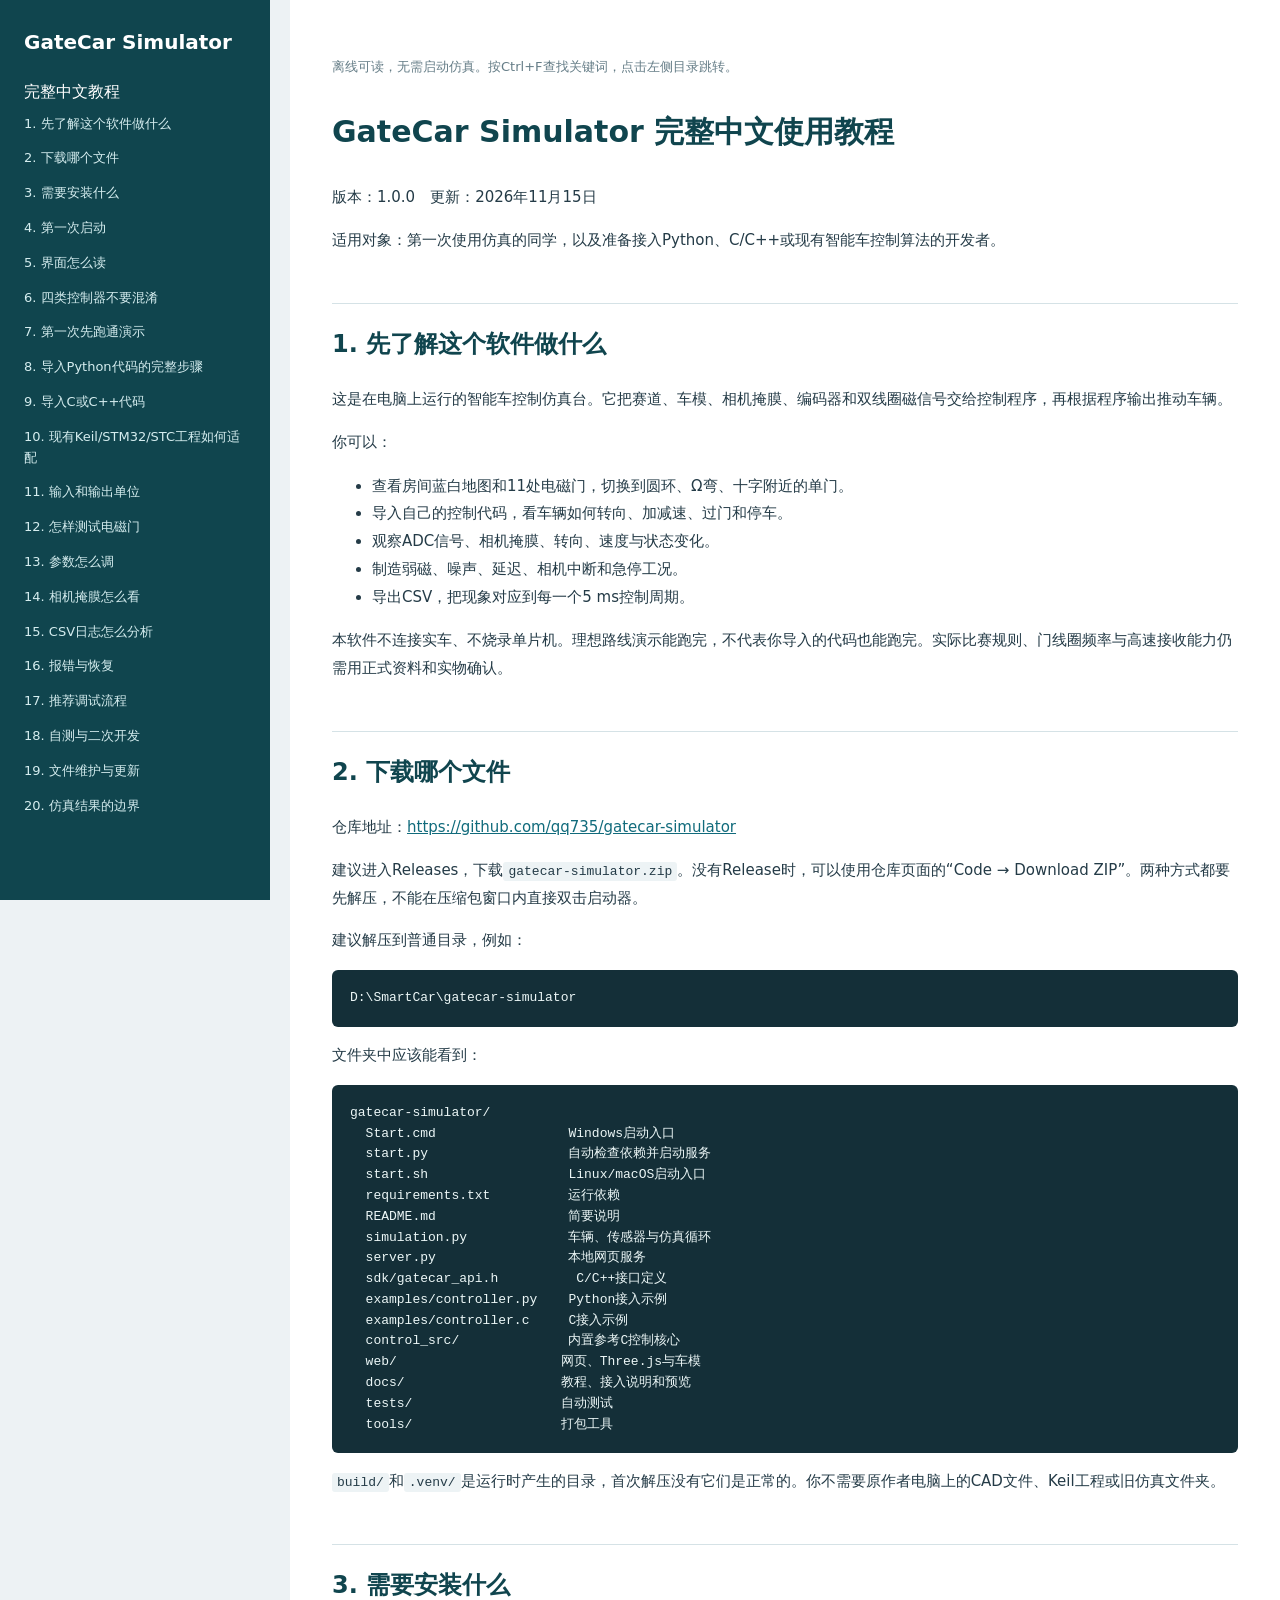
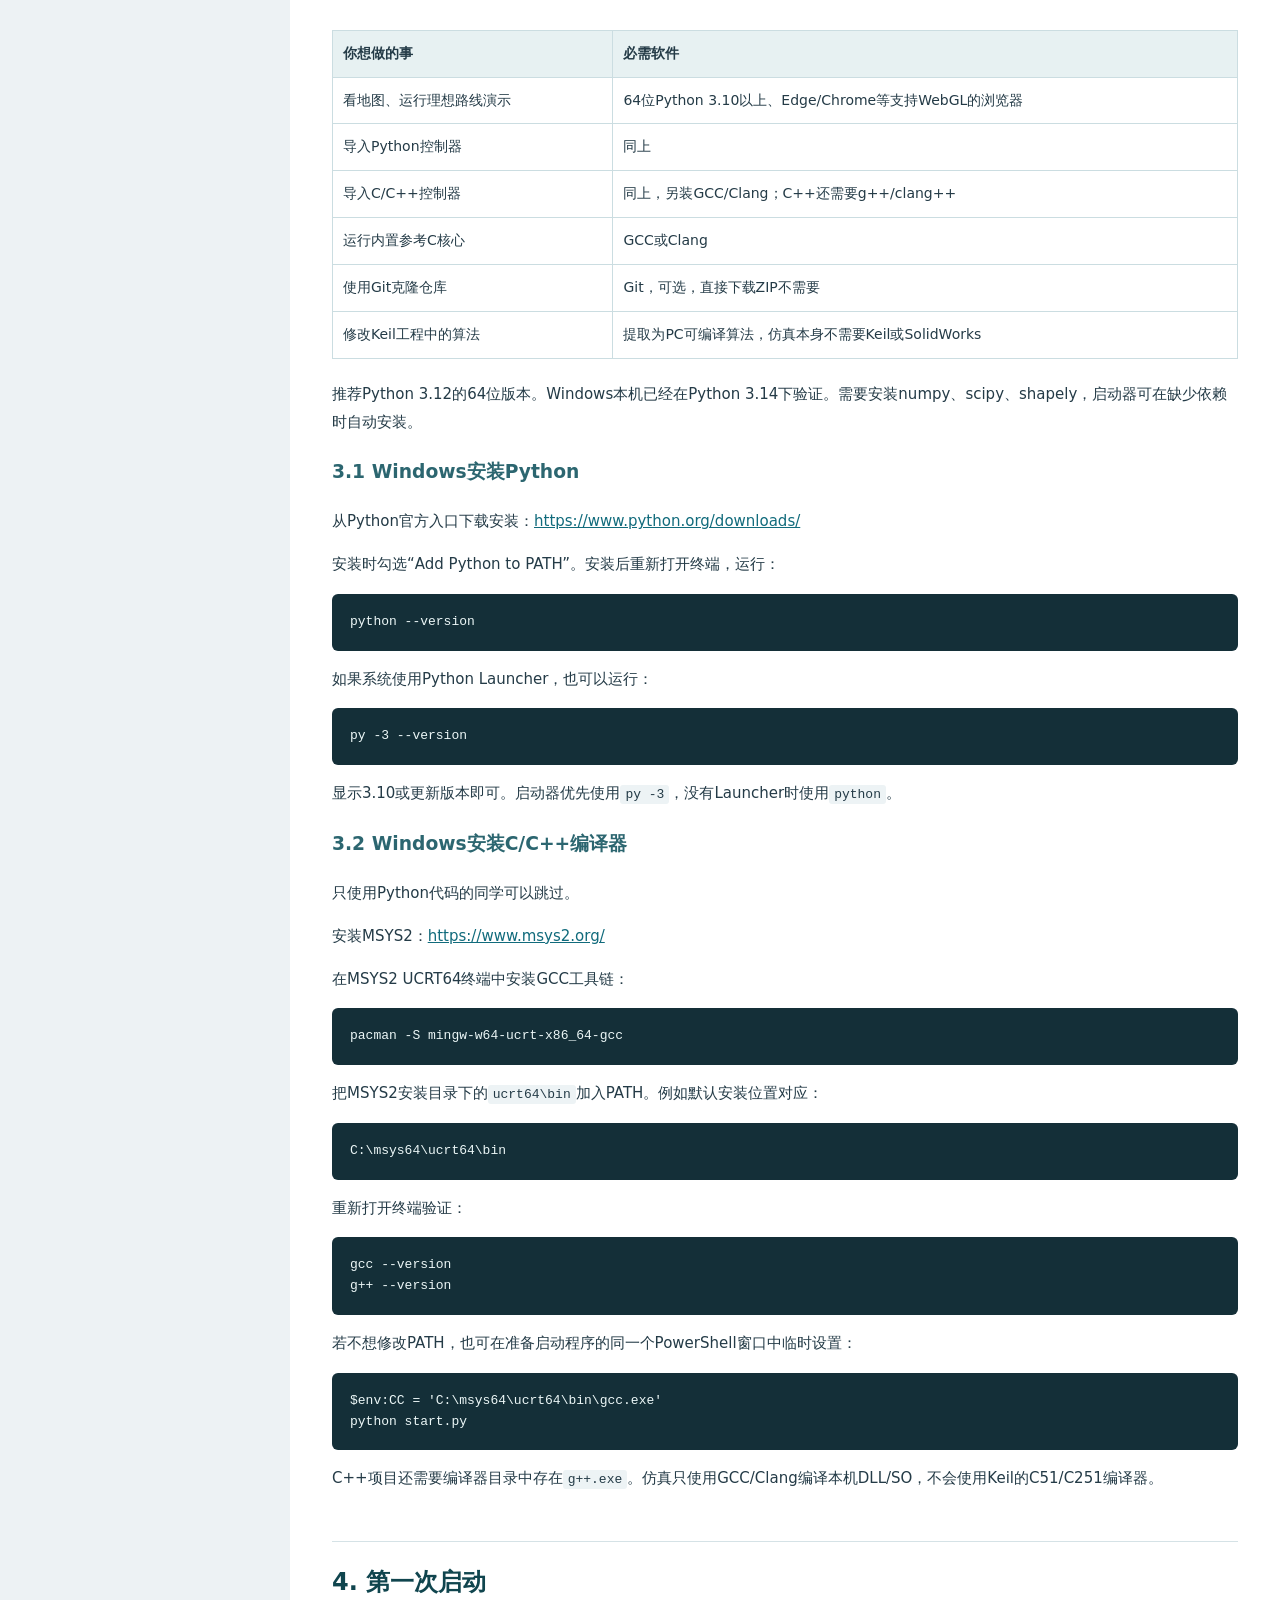
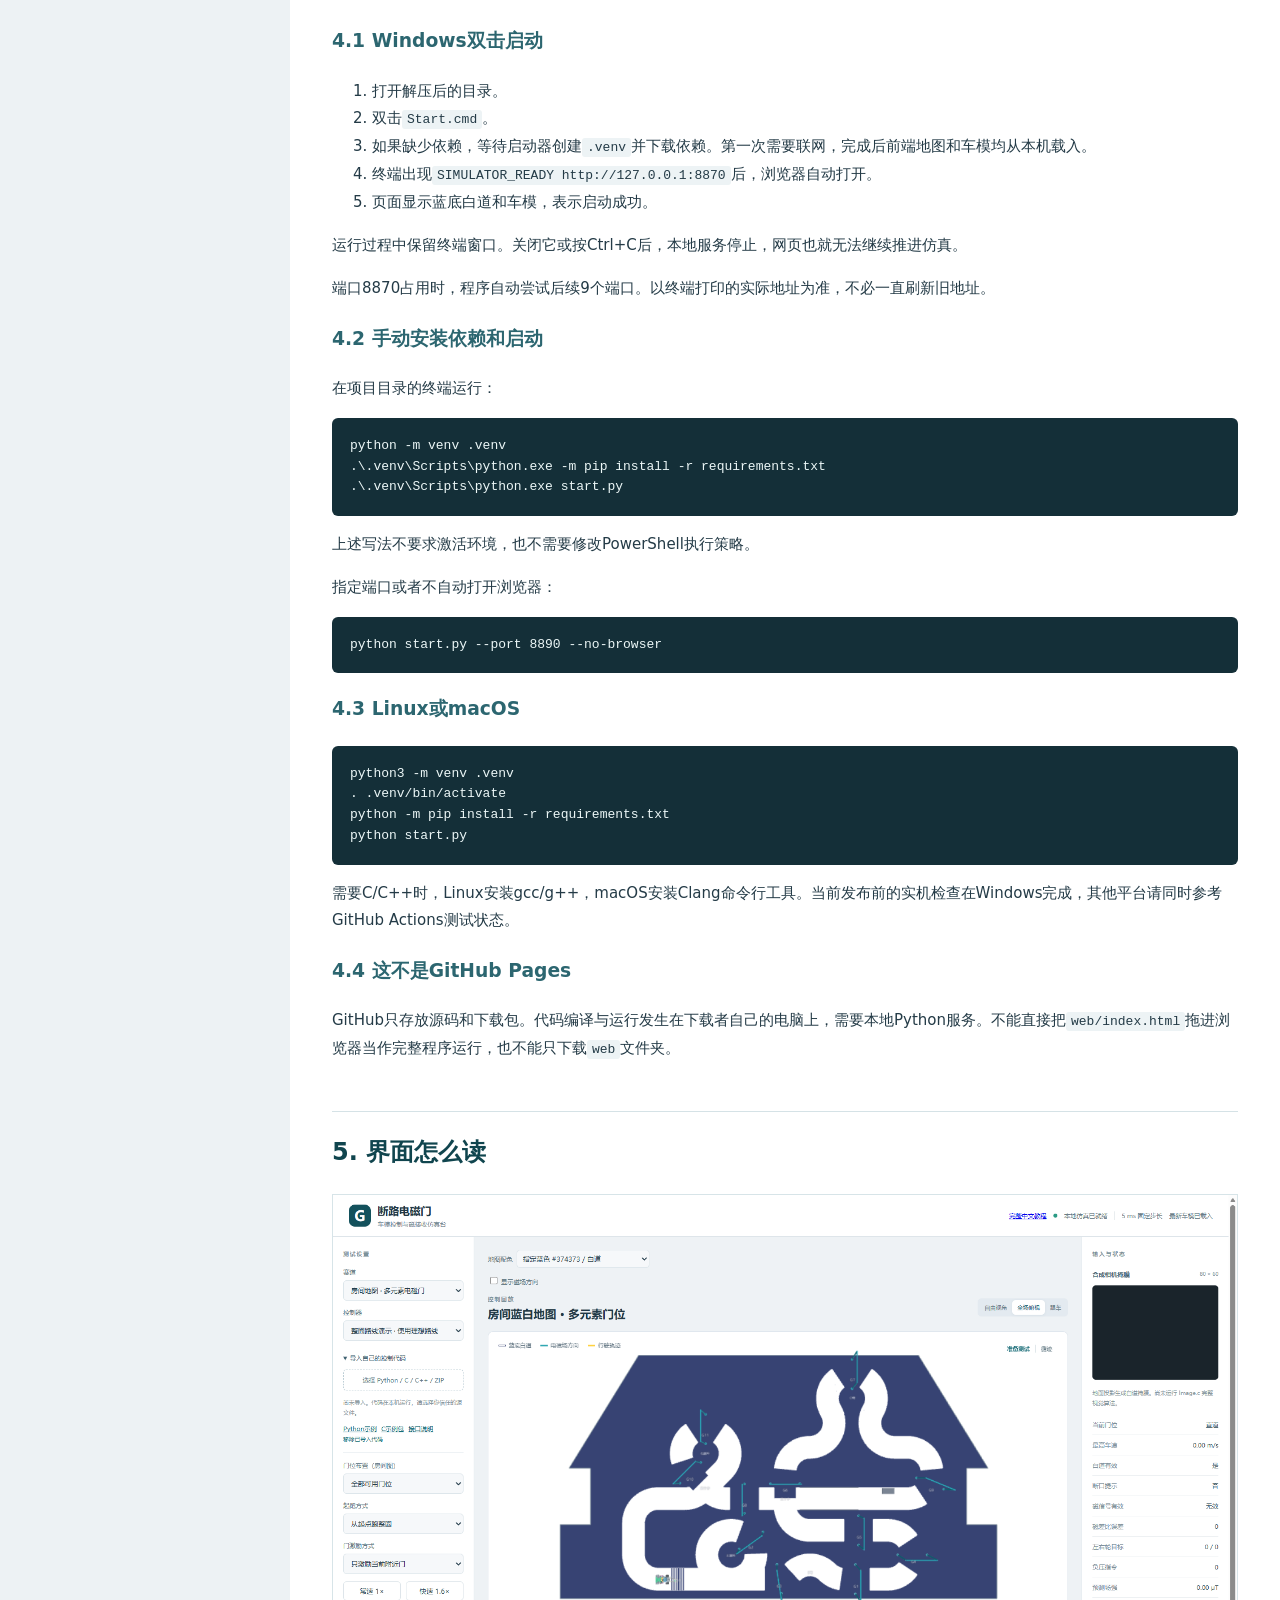
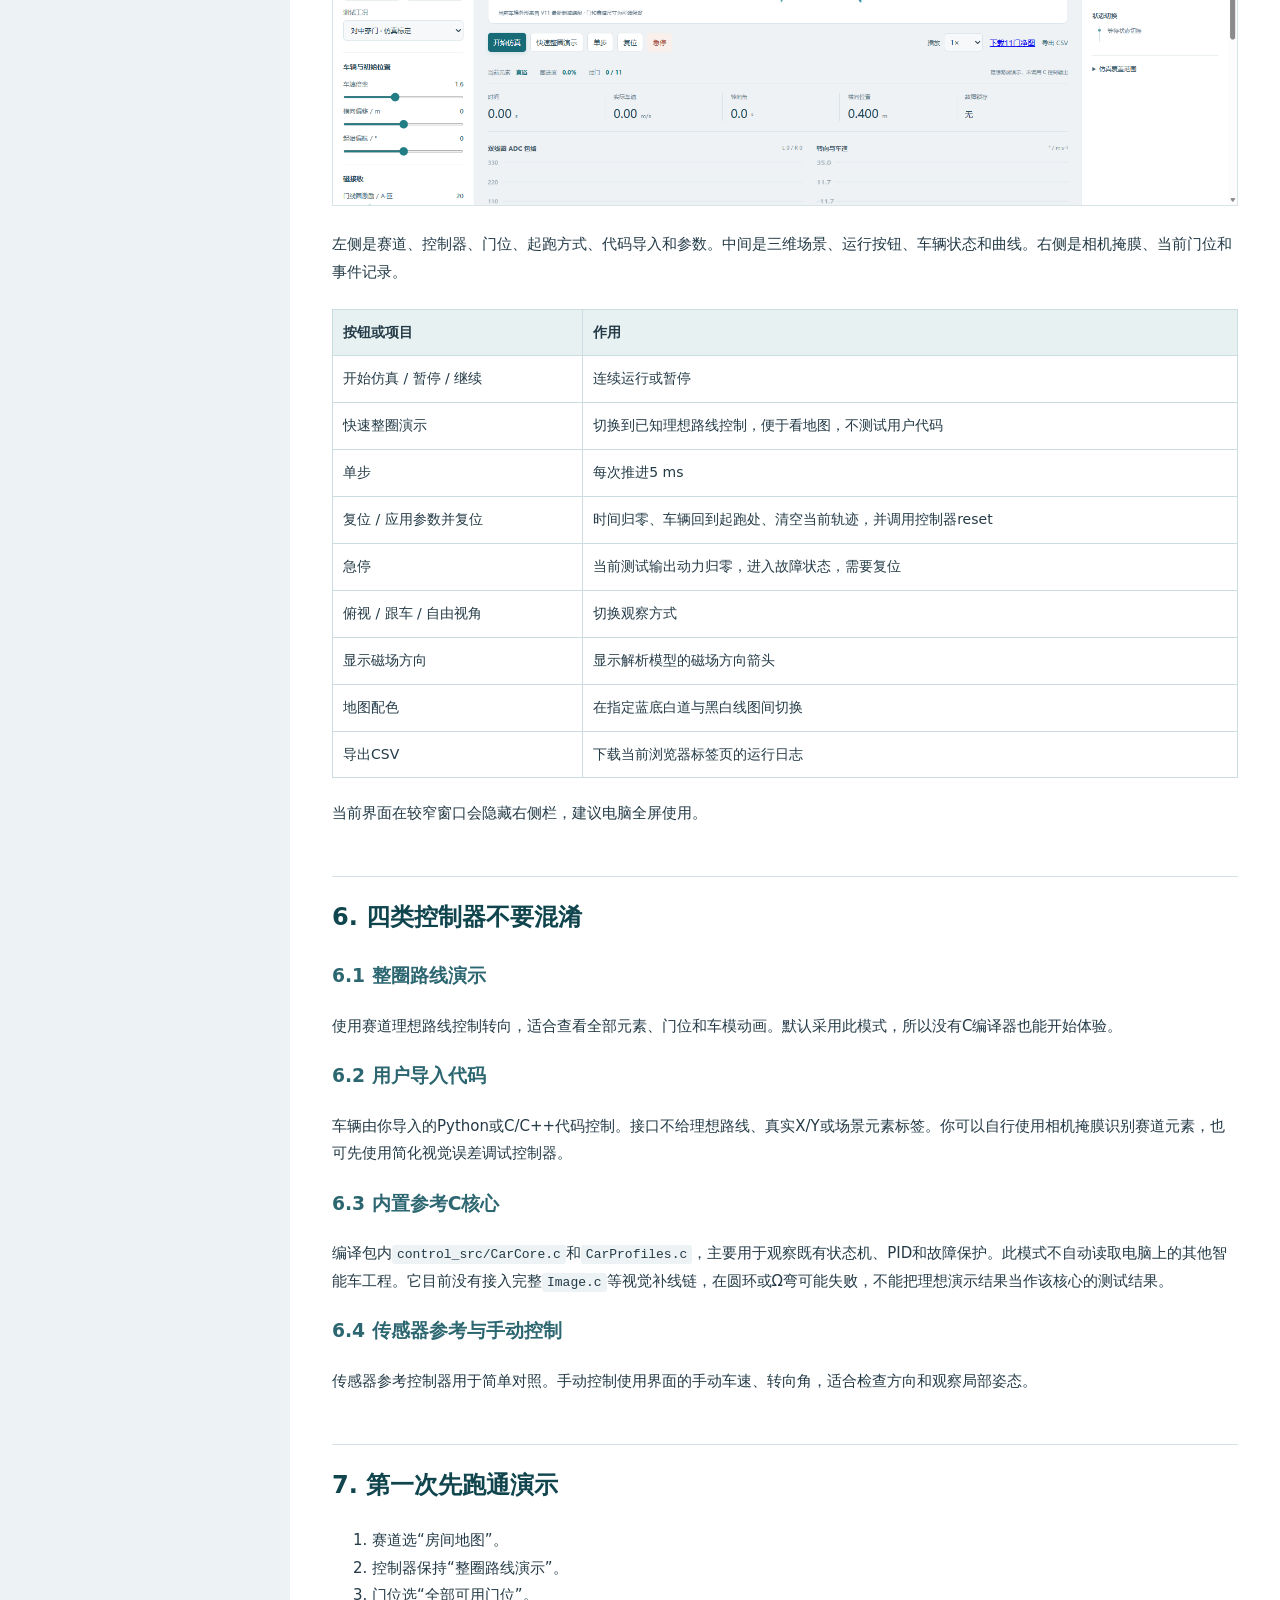
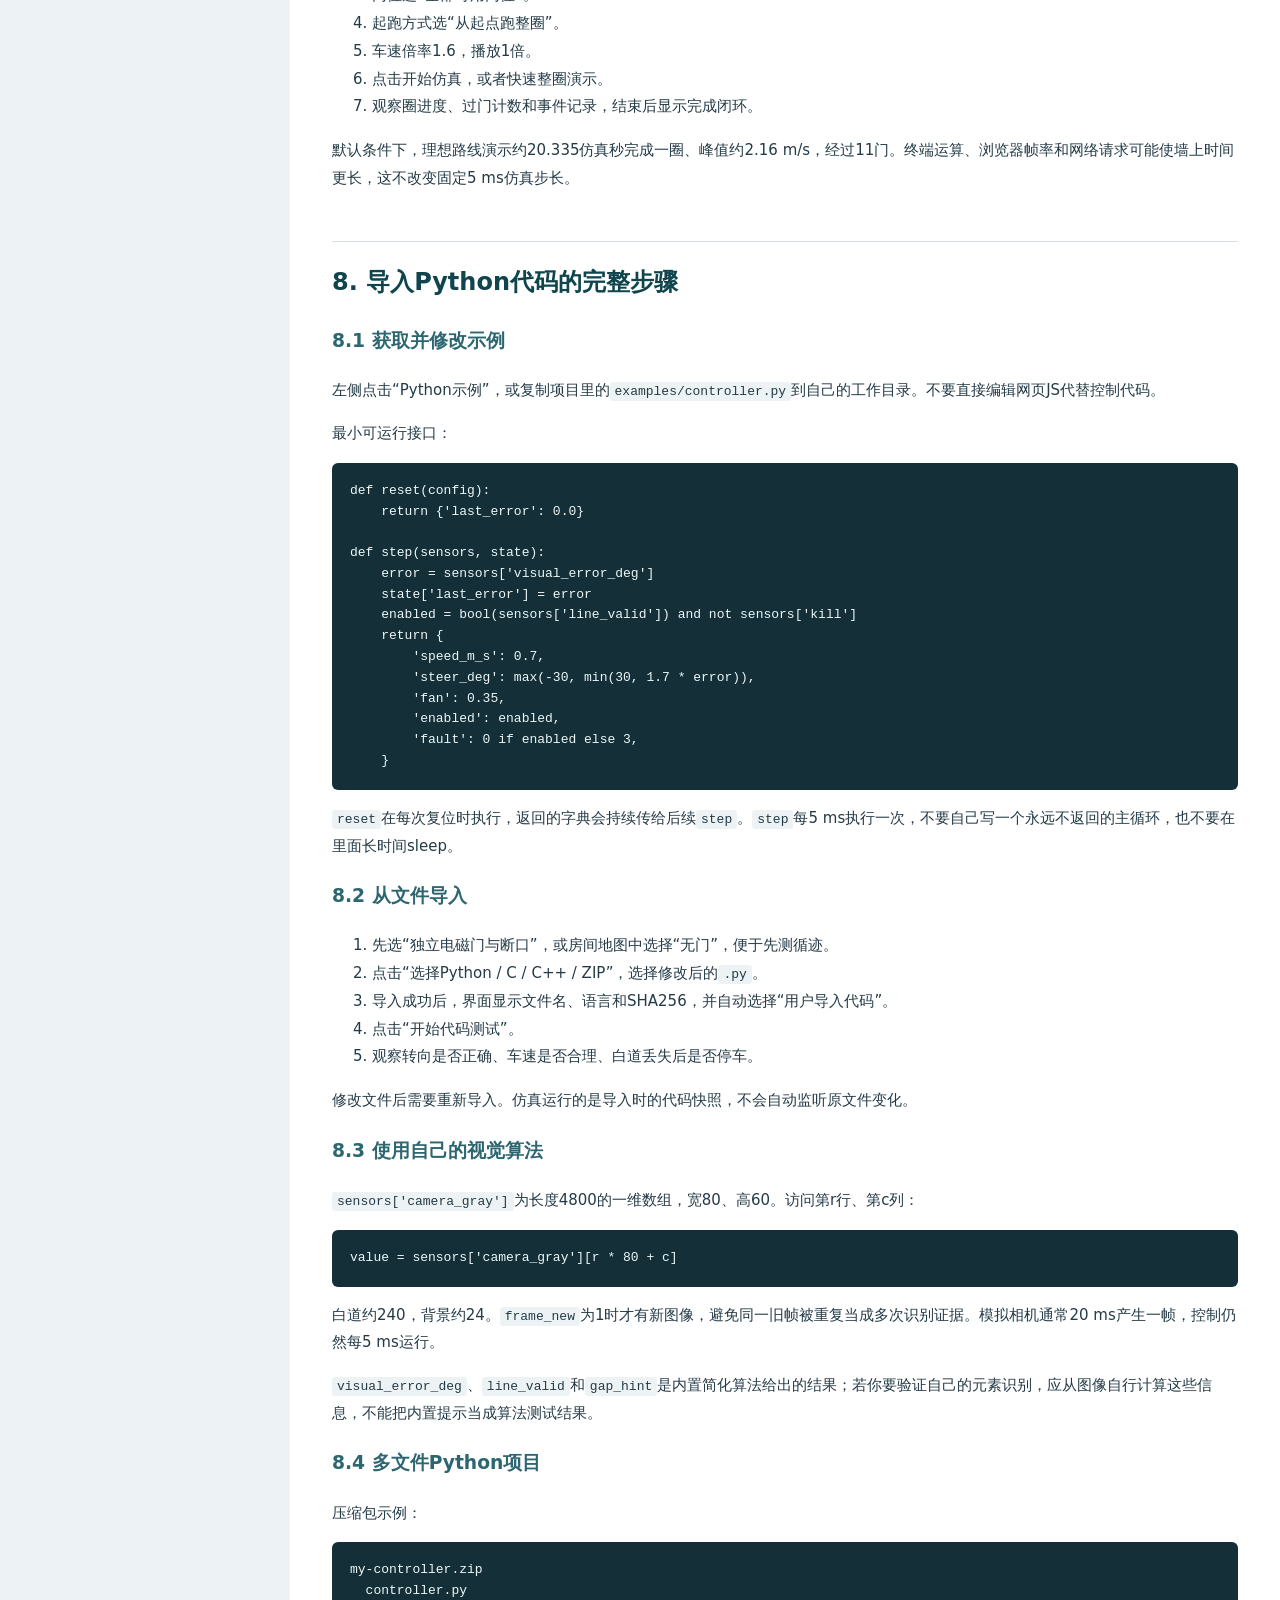
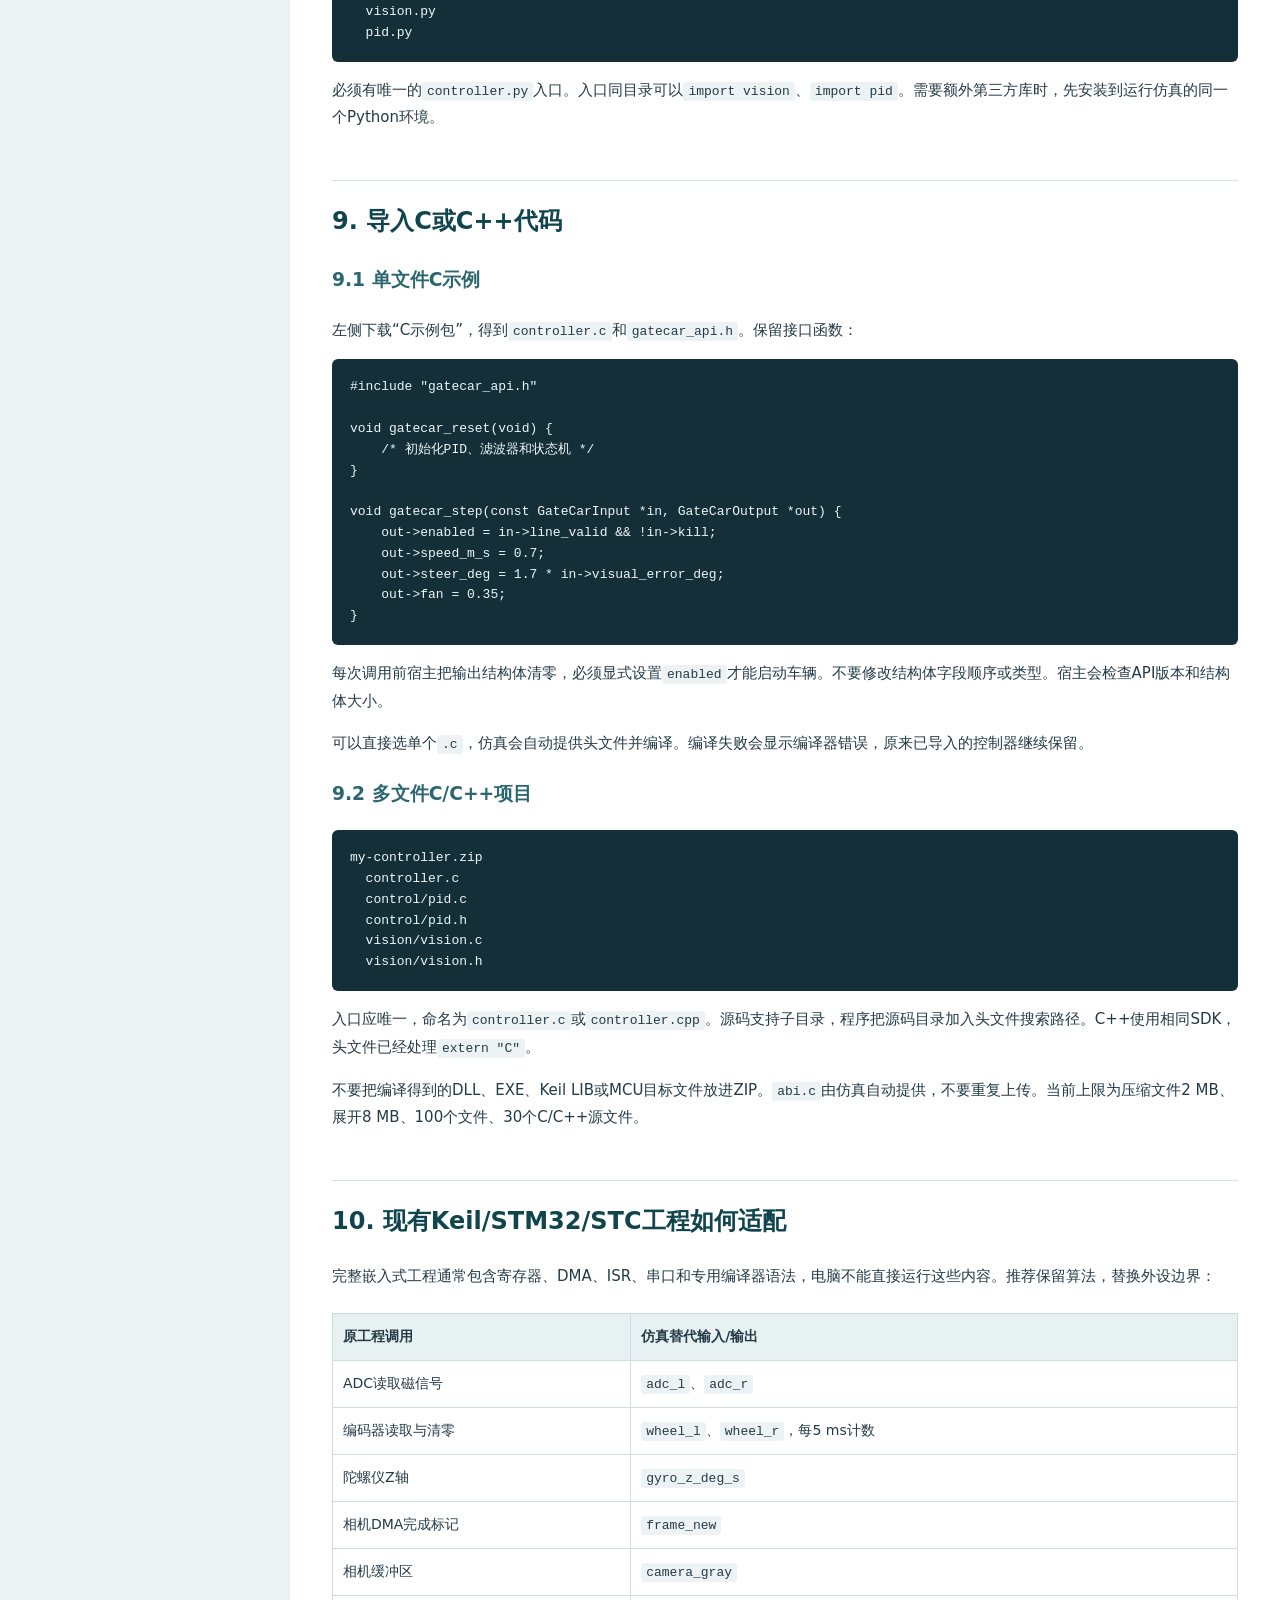
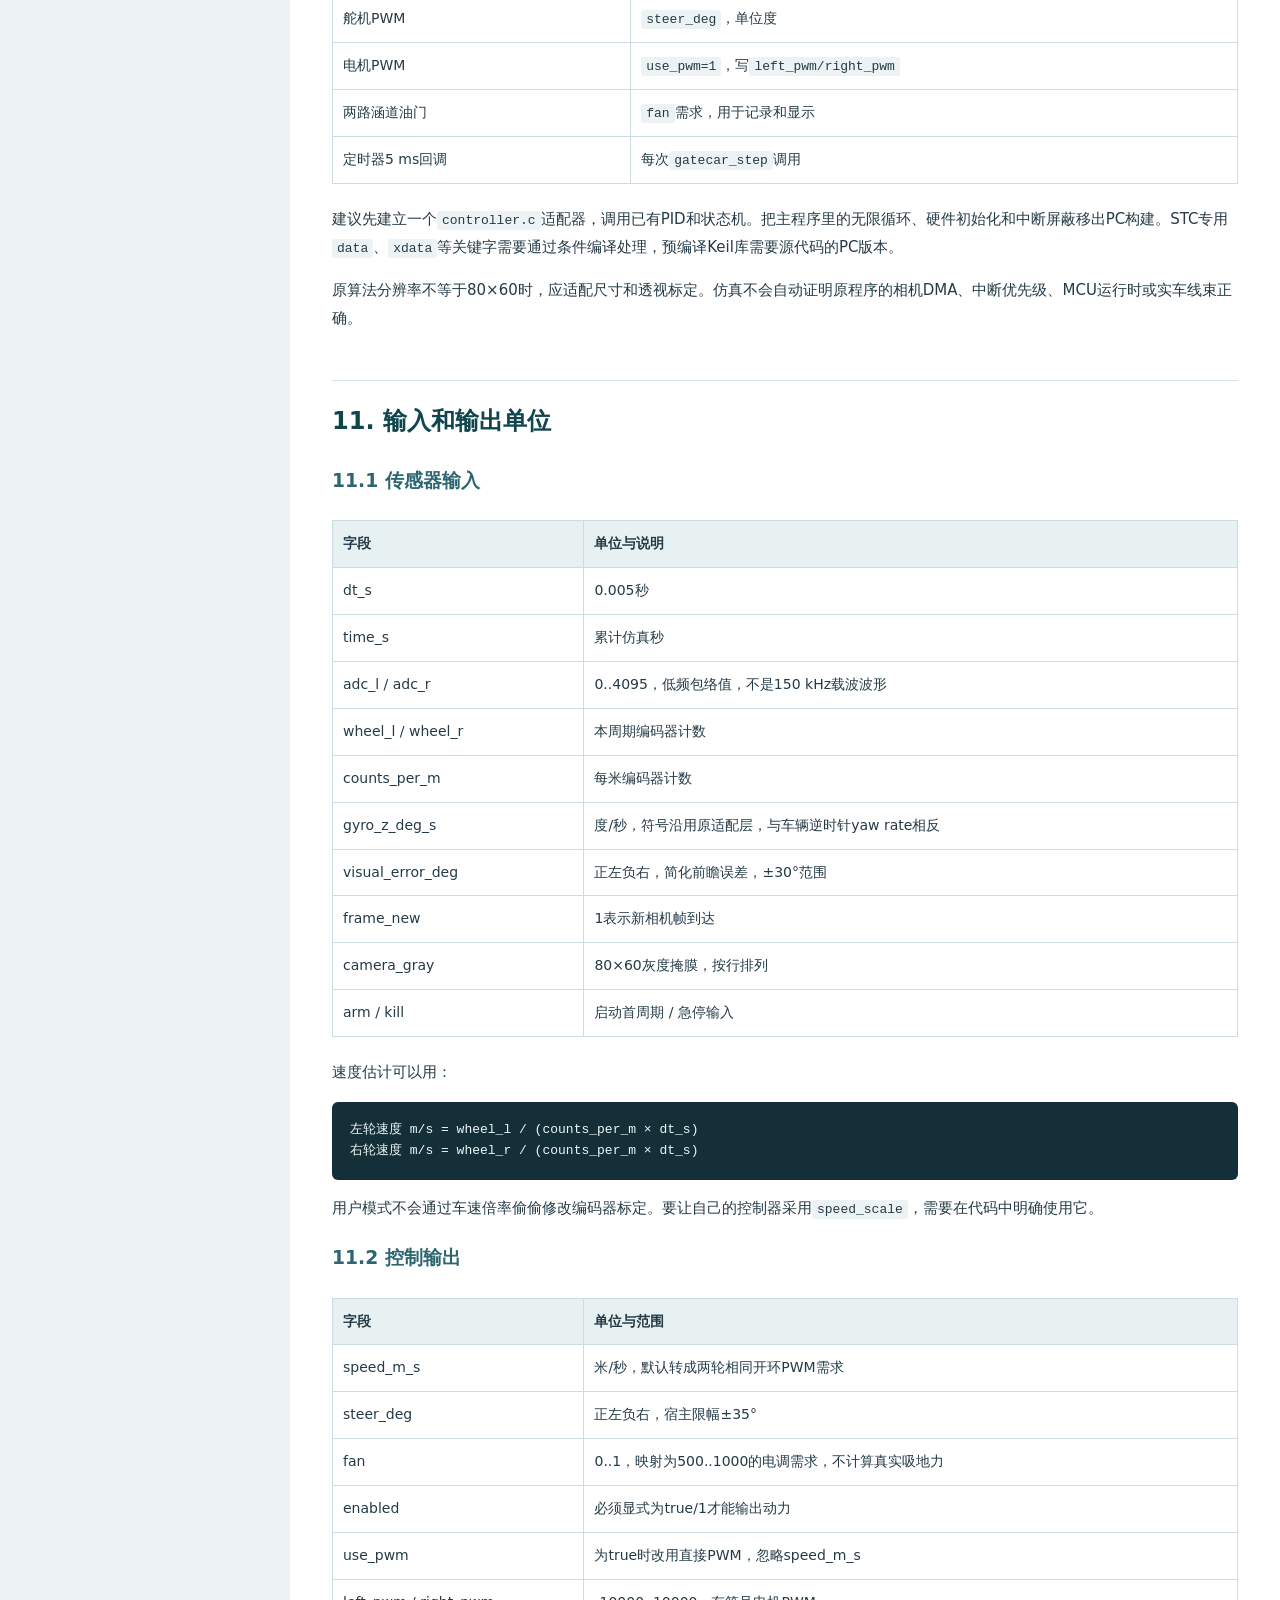
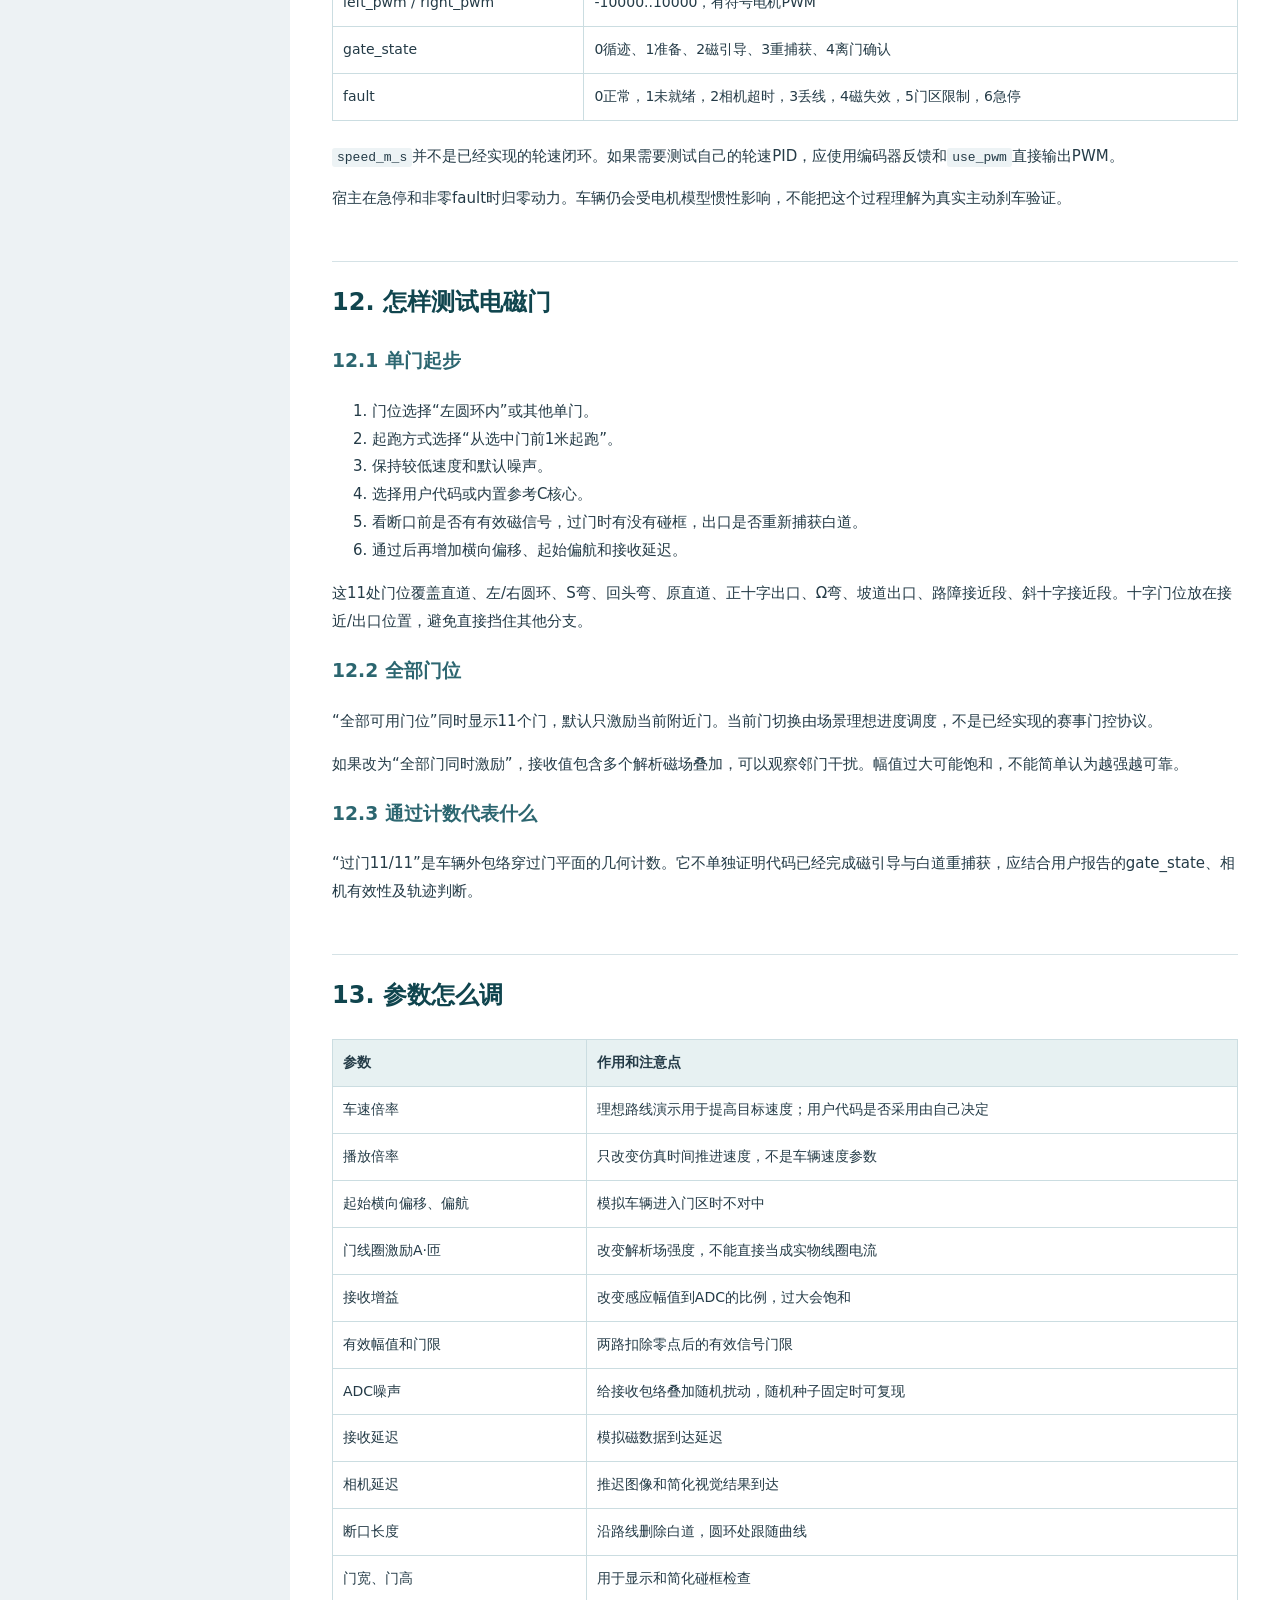
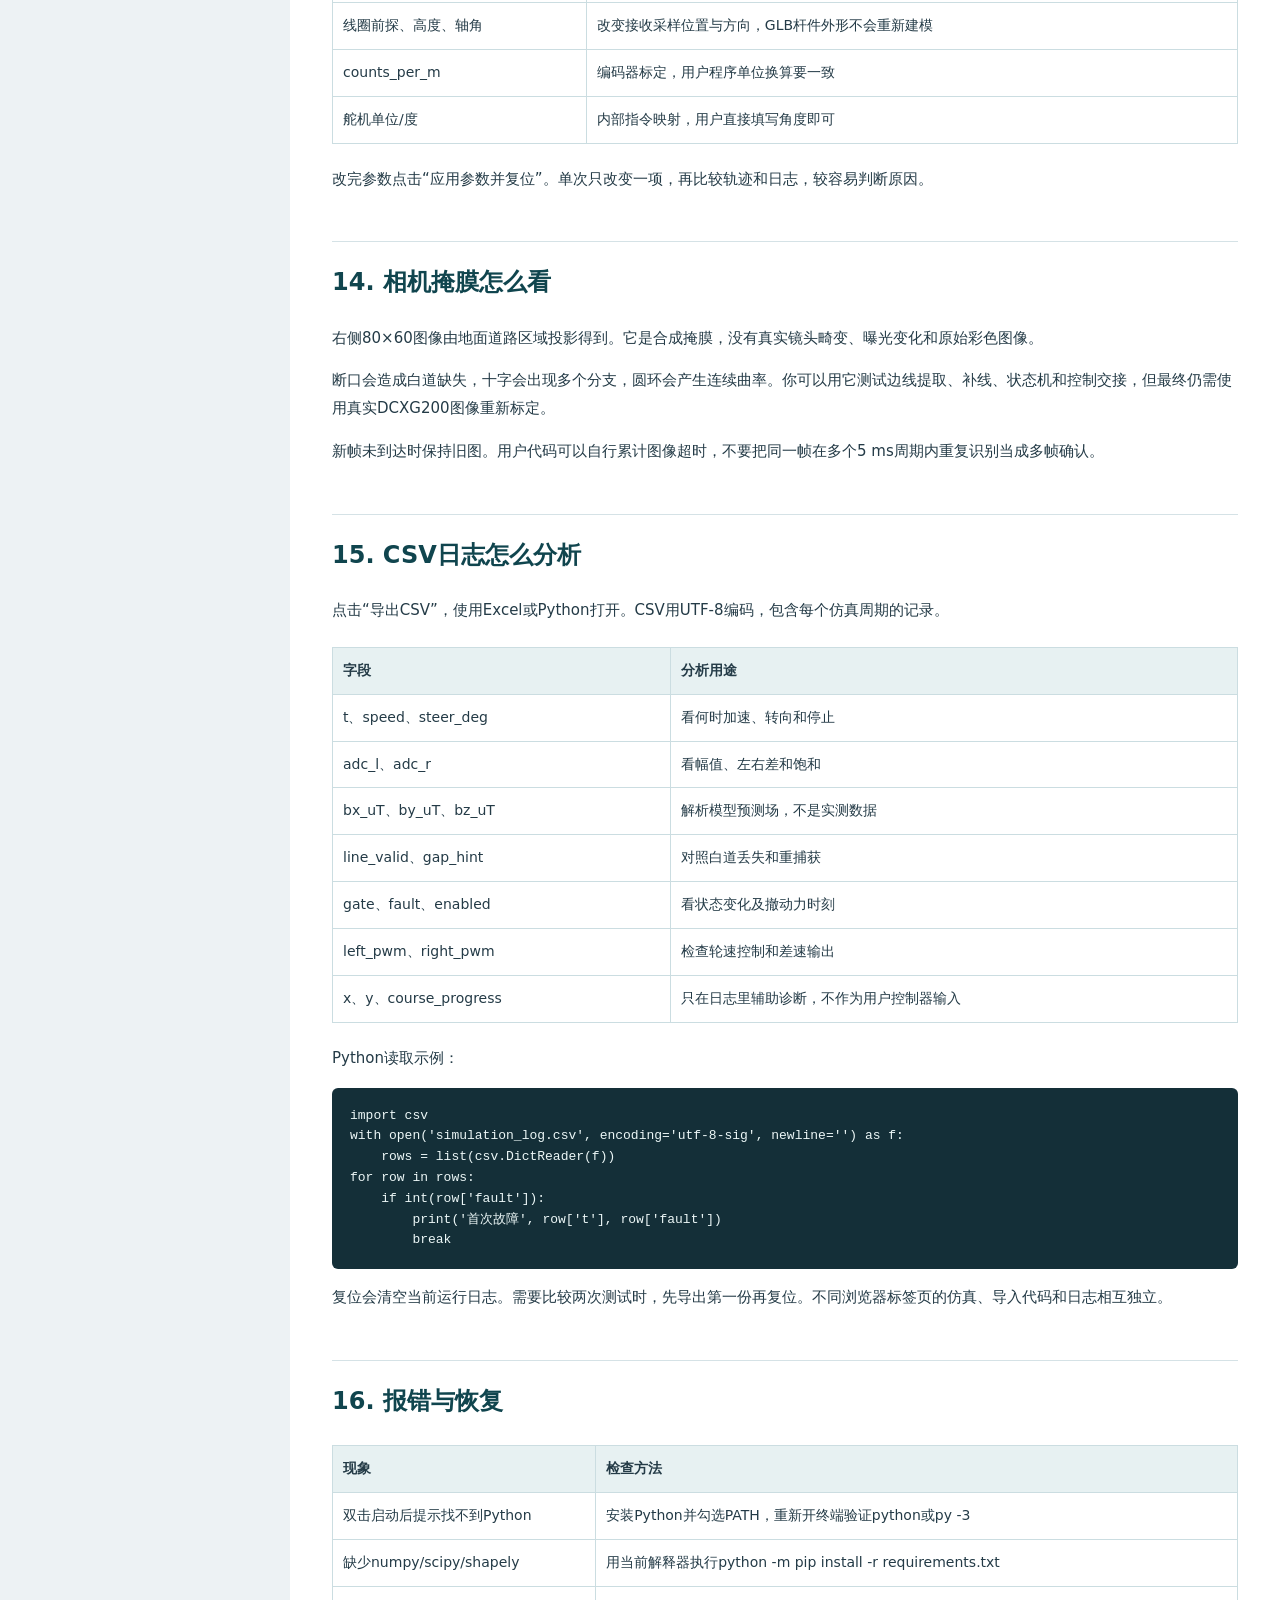
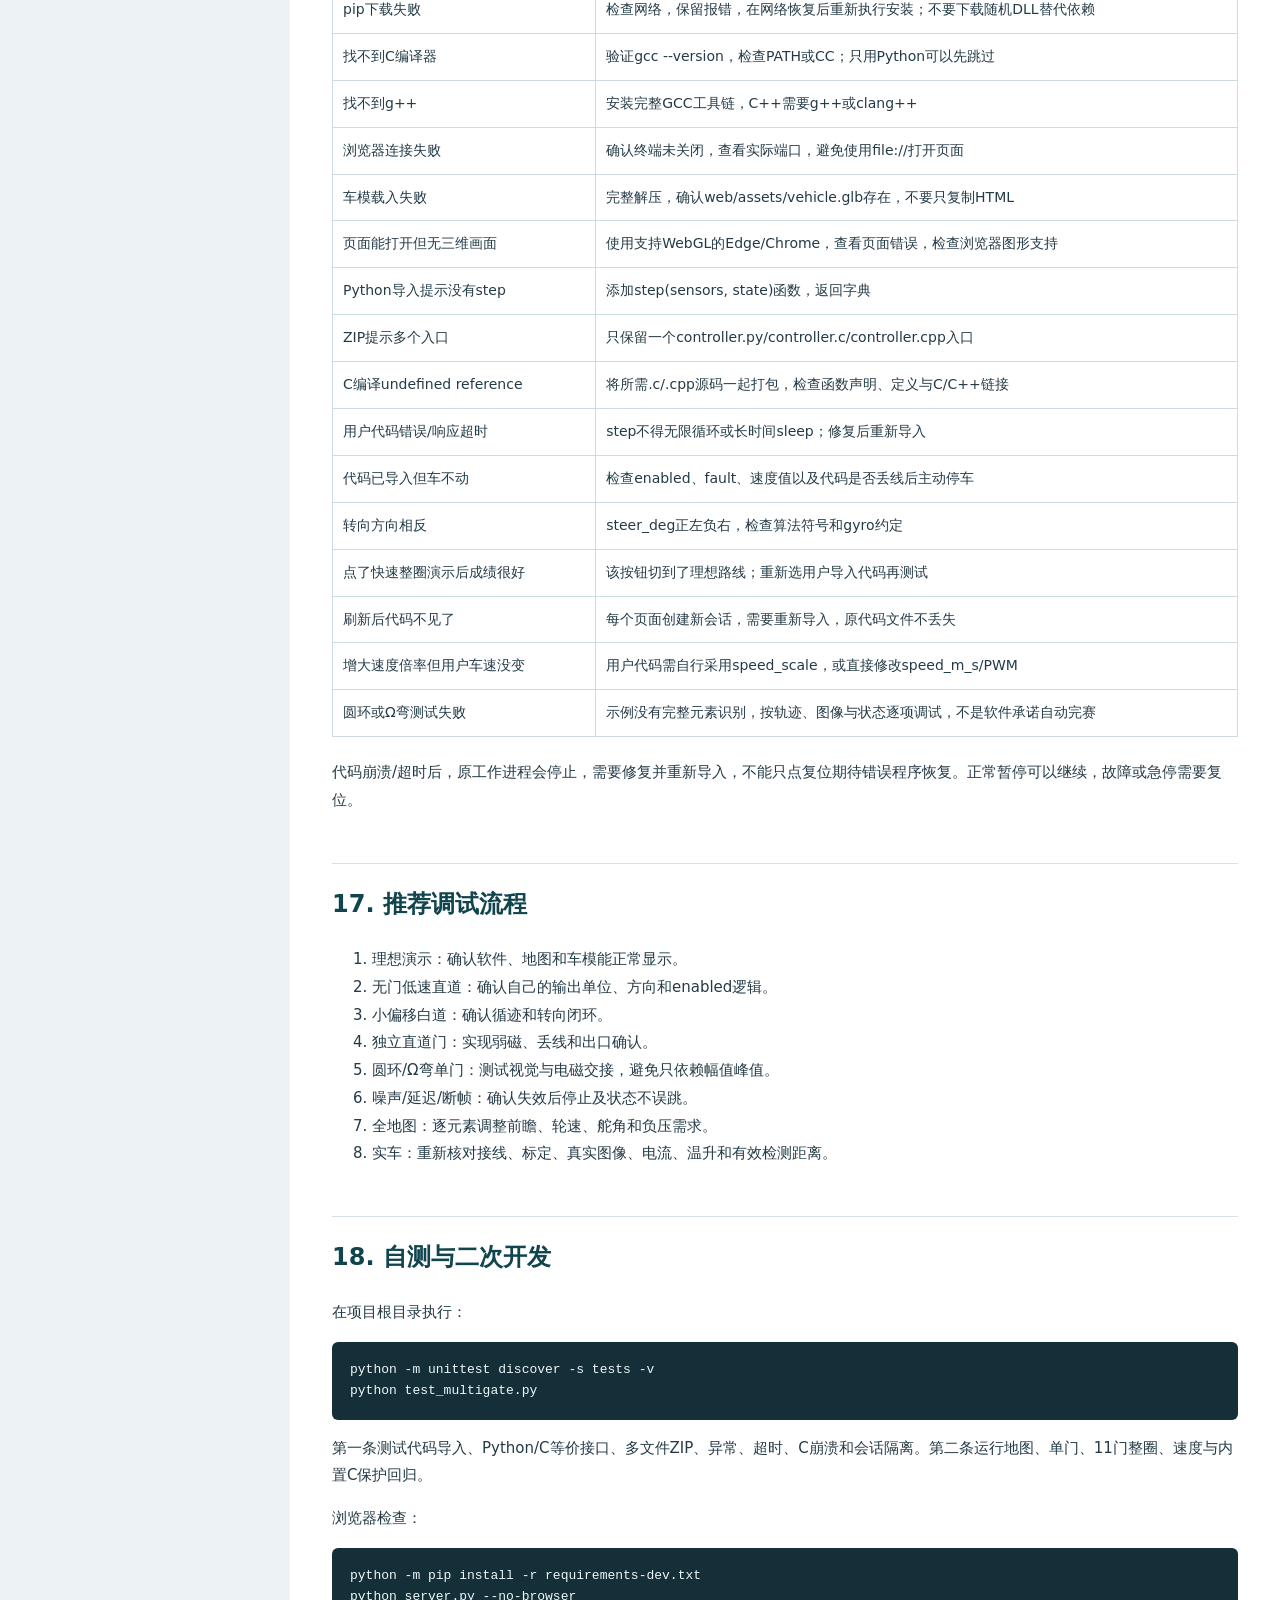
==== 使用教程.html @ cde9d28b "Add portable gatecar simulator with code import and Chinese manual" ====
<!doctype html><html lang="zh-CN"><head><meta charset="utf-8"><meta name="viewport" content="width=device-width,initial-scale=1"><title>智能车仿真完整中文使用教程</title><style>
:root{font-family:"Microsoft YaHei",system-ui,sans-serif;color:#243b47;background:#edf2f4;line-height:1.85}*{box-sizing:border-box}body{margin:0}nav{position:fixed;top:0;left:0;bottom:0;width:270px;overflow:auto;padding:24px;background:#10454e;color:white}nav strong{display:block;font-size:20px;margin-bottom:16px}nav a{display:block;color:#d5edef;text-decoration:none;padding:7px 0;font-size:13px;line-height:1.6}nav a:hover{color:white}article{max-width:1080px;margin:0 auto 0 290px;padding:42px;background:white}h1{font-size:30px;color:#10454e}h2{margin-top:48px;padding-top:18px;border-top:1px solid #d5e2e6;color:#10454e;scroll-margin-top:20px}h3{color:#2c6670}p,li{font-size:15px}pre{overflow:auto;background:#142f38;color:#ecf7f7;padding:18px;border-radius:6px;line-height:1.6}code{font-family:Consolas,monospace;font-size:13px}p code,li code,td code{background:#edf3f5;padding:2px 5px;border-radius:3px}table{width:100%;border-collapse:collapse;margin:22px 0;font-size:14px}th{background:#e7f1f2;text-align:left}td,th{border:1px solid #cbdde1;padding:10px}img{max-width:100%;height:auto;border:1px solid #d7e4e8}a{color:#116b7c}.tip{font-size:13px;color:#657d87}footer{margin-top:45px;color:#6a818a;font-size:12px}@media(max-width:900px){nav{position:static;width:auto;max-height:260px}article{margin:0;padding:24px}}@media print{nav{display:none}article{margin:0;padding:0;max-width:none}pre{white-space:pre-wrap}h2{break-before:auto}table,pre{break-inside:avoid}}
</style></head><body><nav><strong>GateCar Simulator</strong><span>完整中文教程</span><a href="#section-1">1. 先了解这个软件做什么</a><a href="#section-2">2. 下载哪个文件</a><a href="#section-3">3. 需要安装什么</a><a href="#section-4">4. 第一次启动</a><a href="#section-5">5. 界面怎么读</a><a href="#section-6">6. 四类控制器不要混淆</a><a href="#section-7">7. 第一次先跑通演示</a><a href="#section-8">8. 导入Python代码的完整步骤</a><a href="#section-9">9. 导入C或C++代码</a><a href="#section-10">10. 现有Keil/STM32/STC工程如何适配</a><a href="#section-11">11. 输入和输出单位</a><a href="#section-12">12. 怎样测试电磁门</a><a href="#section-13">13. 参数怎么调</a><a href="#section-14">14. 相机掩膜怎么看</a><a href="#section-15">15. CSV日志怎么分析</a><a href="#section-16">16. 报错与恢复</a><a href="#section-17">17. 推荐调试流程</a><a href="#section-18">18. 自测与二次开发</a><a href="#section-19">19. 文件维护与更新</a><a href="#section-20">20. 仿真结果的边界</a></nav><article><p class="tip">离线可读，无需启动仿真。按Ctrl+F查找关键词，点击左侧目录跳转。</p><h1>GateCar Simulator 完整中文使用教程</h1>
<p>版本：1.0.0　更新：2026年11月15日</p>
<p>适用对象：第一次使用仿真的同学，以及准备接入Python、C/C++或现有智能车控制算法的开发者。</p>
<h2 id="section-1">1. 先了解这个软件做什么</h2>
<p>这是在电脑上运行的智能车控制仿真台。它把赛道、车模、相机掩膜、编码器和双线圈磁信号交给控制程序，再根据程序输出推动车辆。</p>
<p>你可以：</p>
<ul>
<li>查看房间蓝白地图和11处电磁门，切换到圆环、Ω弯、十字附近的单门。</li>
<li>导入自己的控制代码，看车辆如何转向、加减速、过门和停车。</li>
<li>观察ADC信号、相机掩膜、转向、速度与状态变化。</li>
<li>制造弱磁、噪声、延迟、相机中断和急停工况。</li>
<li>导出CSV，把现象对应到每一个5 ms控制周期。</li>
</ul>
<p>本软件不连接实车、不烧录单片机。理想路线演示能跑完，不代表你导入的代码也能跑完。实际比赛规则、门线圈频率与高速接收能力仍需用正式资料和实物确认。</p>
<h2 id="section-2">2. 下载哪个文件</h2>
<p>仓库地址：<a href="https://github.com/qq735/gatecar-simulator">https://github.com/qq735/gatecar-simulator</a></p>
<p>建议进入Releases，下载<code>gatecar-simulator.zip</code>。没有Release时，可以使用仓库页面的“Code → Download ZIP”。两种方式都要先解压，不能在压缩包窗口内直接双击启动器。</p>
<p>建议解压到普通目录，例如：</p>
<pre><code class="language-text">D:\SmartCar\gatecar-simulator
</code></pre>
<p>文件夹中应该能看到：</p>
<pre><code class="language-text">gatecar-simulator/
  Start.cmd                 Windows启动入口
  start.py                  自动检查依赖并启动服务
  start.sh                  Linux/macOS启动入口
  requirements.txt          运行依赖
  README.md                 简要说明
  simulation.py             车辆、传感器与仿真循环
  server.py                 本地网页服务
  sdk/gatecar_api.h          C/C++接口定义
  examples/controller.py    Python接入示例
  examples/controller.c     C接入示例
  control_src/              内置参考C控制核心
  web/                     网页、Three.js与车模
  docs/                    教程、接入说明和预览
  tests/                   自动测试
  tools/                   打包工具
</code></pre>
<p><code>build/</code>和<code>.venv/</code>是运行时产生的目录，首次解压没有它们是正常的。你不需要原作者电脑上的CAD文件、Keil工程或旧仿真文件夹。</p>
<h2 id="section-3">3. 需要安装什么</h2>
<table>
<thead>
<tr>
  <th>你想做的事</th>
  <th>必需软件</th>
</tr>
</thead>
<tbody>
<tr>
  <td>看地图、运行理想路线演示</td>
  <td>64位Python 3.10以上、Edge/Chrome等支持WebGL的浏览器</td>
</tr>
<tr>
  <td>导入Python控制器</td>
  <td>同上</td>
</tr>
<tr>
  <td>导入C/C++控制器</td>
  <td>同上，另装GCC/Clang；C++还需要g++/clang++</td>
</tr>
<tr>
  <td>运行内置参考C核心</td>
  <td>GCC或Clang</td>
</tr>
<tr>
  <td>使用Git克隆仓库</td>
  <td>Git，可选，直接下载ZIP不需要</td>
</tr>
<tr>
  <td>修改Keil工程中的算法</td>
  <td>提取为PC可编译算法，仿真本身不需要Keil或SolidWorks</td>
</tr>
</tbody>
</table>
<p>推荐Python 3.12的64位版本。Windows本机已经在Python 3.14下验证。需要安装numpy、scipy、shapely，启动器可在缺少依赖时自动安装。</p>
<h3>3.1 Windows安装Python</h3>
<p>从Python官方入口下载安装：<a href="https://www.python.org/downloads/">https://www.python.org/downloads/</a></p>
<p>安装时勾选“Add Python to PATH”。安装后重新打开终端，运行：</p>
<pre><code class="language-powershell">python --version
</code></pre>
<p>如果系统使用Python Launcher，也可以运行：</p>
<pre><code class="language-powershell">py -3 --version
</code></pre>
<p>显示3.10或更新版本即可。启动器优先使用<code>py -3</code>，没有Launcher时使用<code>python</code>。</p>
<h3>3.2 Windows安装C/C++编译器</h3>
<p>只使用Python代码的同学可以跳过。</p>
<p>安装MSYS2：<a href="https://www.msys2.org/">https://www.msys2.org/</a></p>
<p>在MSYS2 UCRT64终端中安装GCC工具链：</p>
<pre><code class="language-sh">pacman -S mingw-w64-ucrt-x86_64-gcc
</code></pre>
<p>把MSYS2安装目录下的<code>ucrt64\bin</code>加入PATH。例如默认安装位置对应：</p>
<pre><code class="language-text">C:\msys64\ucrt64\bin
</code></pre>
<p>重新打开终端验证：</p>
<pre><code class="language-powershell">gcc --version
g++ --version
</code></pre>
<p>若不想修改PATH，也可在准备启动程序的同一个PowerShell窗口中临时设置：</p>
<pre><code class="language-powershell">$env:CC = 'C:\msys64\ucrt64\bin\gcc.exe'
python start.py
</code></pre>
<p>C++项目还需要编译器目录中存在<code>g++.exe</code>。仿真只使用GCC/Clang编译本机DLL/SO，不会使用Keil的C51/C251编译器。</p>
<h2 id="section-4">4. 第一次启动</h2>
<h3>4.1 Windows双击启动</h3>
<ol>
<li>打开解压后的目录。</li>
<li>双击<code>Start.cmd</code>。</li>
<li>如果缺少依赖，等待启动器创建<code>.venv</code>并下载依赖。第一次需要联网，完成后前端地图和车模均从本机载入。</li>
<li>终端出现<code>SIMULATOR_READY http://127.0.0.1:8870</code>后，浏览器自动打开。</li>
<li>页面显示蓝底白道和车模，表示启动成功。</li>
</ol>
<p>运行过程中保留终端窗口。关闭它或按Ctrl+C后，本地服务停止，网页也就无法继续推进仿真。</p>
<p>端口8870占用时，程序自动尝试后续9个端口。以终端打印的实际地址为准，不必一直刷新旧地址。</p>
<h3>4.2 手动安装依赖和启动</h3>
<p>在项目目录的终端运行：</p>
<pre><code class="language-powershell">python -m venv .venv
.\.venv\Scripts\python.exe -m pip install -r requirements.txt
.\.venv\Scripts\python.exe start.py
</code></pre>
<p>上述写法不要求激活环境，也不需要修改PowerShell执行策略。</p>
<p>指定端口或者不自动打开浏览器：</p>
<pre><code class="language-powershell">python start.py --port 8890 --no-browser
</code></pre>
<h3>4.3 Linux或macOS</h3>
<pre><code class="language-sh">python3 -m venv .venv
. .venv/bin/activate
python -m pip install -r requirements.txt
python start.py
</code></pre>
<p>需要C/C++时，Linux安装gcc/g++，macOS安装Clang命令行工具。当前发布前的实机检查在Windows完成，其他平台请同时参考GitHub Actions测试状态。</p>
<h3>4.4 这不是GitHub Pages</h3>
<p>GitHub只存放源码和下载包。代码编译与运行发生在下载者自己的电脑上，需要本地Python服务。不能直接把<code>web/index.html</code>拖进浏览器当作完整程序运行，也不能只下载<code>web</code>文件夹。</p>
<h2 id="section-5">5. 界面怎么读</h2>
<p><img src="docs/preview.png" alt="仿真主界面" /></p>
<p>左侧是赛道、控制器、门位、起跑方式、代码导入和参数。中间是三维场景、运行按钮、车辆状态和曲线。右侧是相机掩膜、当前门位和事件记录。</p>
<table>
<thead>
<tr>
  <th>按钮或项目</th>
  <th>作用</th>
</tr>
</thead>
<tbody>
<tr>
  <td>开始仿真 / 暂停 / 继续</td>
  <td>连续运行或暂停</td>
</tr>
<tr>
  <td>快速整圈演示</td>
  <td>切换到已知理想路线控制，便于看地图，不测试用户代码</td>
</tr>
<tr>
  <td>单步</td>
  <td>每次推进5 ms</td>
</tr>
<tr>
  <td>复位 / 应用参数并复位</td>
  <td>时间归零、车辆回到起跑处、清空当前轨迹，并调用控制器reset</td>
</tr>
<tr>
  <td>急停</td>
  <td>当前测试输出动力归零，进入故障状态，需要复位</td>
</tr>
<tr>
  <td>俯视 / 跟车 / 自由视角</td>
  <td>切换观察方式</td>
</tr>
<tr>
  <td>显示磁场方向</td>
  <td>显示解析模型的磁场方向箭头</td>
</tr>
<tr>
  <td>地图配色</td>
  <td>在指定蓝底白道与黑白线图间切换</td>
</tr>
<tr>
  <td>导出CSV</td>
  <td>下载当前浏览器标签页的运行日志</td>
</tr>
</tbody>
</table>
<p>当前界面在较窄窗口会隐藏右侧栏，建议电脑全屏使用。</p>
<h2 id="section-6">6. 四类控制器不要混淆</h2>
<h3>6.1 整圈路线演示</h3>
<p>使用赛道理想路线控制转向，适合查看全部元素、门位和车模动画。默认采用此模式，所以没有C编译器也能开始体验。</p>
<h3>6.2 用户导入代码</h3>
<p>车辆由你导入的Python或C/C++代码控制。接口不给理想路线、真实X/Y或场景元素标签。你可以自行使用相机掩膜识别赛道元素，也可先使用简化视觉误差调试控制器。</p>
<h3>6.3 内置参考C核心</h3>
<p>编译包内<code>control_src/CarCore.c</code>和<code>CarProfiles.c</code>，主要用于观察既有状态机、PID和故障保护。此模式不自动读取电脑上的其他智能车工程。它目前没有接入完整<code>Image.c</code>等视觉补线链，在圆环或Ω弯可能失败，不能把理想演示结果当作该核心的测试结果。</p>
<h3>6.4 传感器参考与手动控制</h3>
<p>传感器参考控制器用于简单对照。手动控制使用界面的手动车速、转向角，适合检查方向和观察局部姿态。</p>
<h2 id="section-7">7. 第一次先跑通演示</h2>
<ol>
<li>赛道选“房间地图”。</li>
<li>控制器保持“整圈路线演示”。</li>
<li>门位选“全部可用门位”。</li>
<li>起跑方式选“从起点跑整圈”。</li>
<li>车速倍率1.6，播放1倍。</li>
<li>点击开始仿真，或者快速整圈演示。</li>
<li>观察圈进度、过门计数和事件记录，结束后显示完成闭环。</li>
</ol>
<p>默认条件下，理想路线演示约20.335仿真秒完成一圈、峰值约2.16 m/s，经过11门。终端运算、浏览器帧率和网络请求可能使墙上时间更长，这不改变固定5 ms仿真步长。</p>
<h2 id="section-8">8. 导入Python代码的完整步骤</h2>
<h3>8.1 获取并修改示例</h3>
<p>左侧点击“Python示例”，或复制项目里的<code>examples/controller.py</code>到自己的工作目录。不要直接编辑网页JS代替控制代码。</p>
<p>最小可运行接口：</p>
<pre><code class="language-python">def reset(config):
    return {'last_error': 0.0}

def step(sensors, state):
    error = sensors['visual_error_deg']
    state['last_error'] = error
    enabled = bool(sensors['line_valid']) and not sensors['kill']
    return {
        'speed_m_s': 0.7,
        'steer_deg': max(-30, min(30, 1.7 * error)),
        'fan': 0.35,
        'enabled': enabled,
        'fault': 0 if enabled else 3,
    }
</code></pre>
<p><code>reset</code>在每次复位时执行，返回的字典会持续传给后续<code>step</code>。<code>step</code>每5 ms执行一次，不要自己写一个永远不返回的主循环，也不要在里面长时间sleep。</p>
<h3>8.2 从文件导入</h3>
<ol>
<li>先选“独立电磁门与断口”，或房间地图中选择“无门”，便于先测循迹。</li>
<li>点击“选择Python / C / C++ / ZIP”，选择修改后的<code>.py</code>。</li>
<li>导入成功后，界面显示文件名、语言和SHA256，并自动选择“用户导入代码”。</li>
<li>点击“开始代码测试”。</li>
<li>观察转向是否正确、车速是否合理、白道丢失后是否停车。</li>
</ol>
<p>修改文件后需要重新导入。仿真运行的是导入时的代码快照，不会自动监听原文件变化。</p>
<h3>8.3 使用自己的视觉算法</h3>
<p><code>sensors['camera_gray']</code>为长度4800的一维数组，宽80、高60。访问第r行、第c列：</p>
<pre><code class="language-python">value = sensors['camera_gray'][r * 80 + c]
</code></pre>
<p>白道约240，背景约24。<code>frame_new</code>为1时才有新图像，避免同一旧帧被重复当成多次识别证据。模拟相机通常20 ms产生一帧，控制仍然每5 ms运行。</p>
<p><code>visual_error_deg</code>、<code>line_valid</code>和<code>gap_hint</code>是内置简化算法给出的结果；若你要验证自己的元素识别，应从图像自行计算这些信息，不能把内置提示当成算法测试结果。</p>
<h3>8.4 多文件Python项目</h3>
<p>压缩包示例：</p>
<pre><code class="language-text">my-controller.zip
  controller.py
  vision.py
  pid.py
</code></pre>
<p>必须有唯一的<code>controller.py</code>入口。入口同目录可以<code>import vision</code>、<code>import pid</code>。需要额外第三方库时，先安装到运行仿真的同一个Python环境。</p>
<h2 id="section-9">9. 导入C或C++代码</h2>
<h3>9.1 单文件C示例</h3>
<p>左侧下载“C示例包”，得到<code>controller.c</code>和<code>gatecar_api.h</code>。保留接口函数：</p>
<pre><code class="language-c">#include &quot;gatecar_api.h&quot;

void gatecar_reset(void) {
    /* 初始化PID、滤波器和状态机 */
}

void gatecar_step(const GateCarInput *in, GateCarOutput *out) {
    out-&gt;enabled = in-&gt;line_valid &amp;&amp; !in-&gt;kill;
    out-&gt;speed_m_s = 0.7;
    out-&gt;steer_deg = 1.7 * in-&gt;visual_error_deg;
    out-&gt;fan = 0.35;
}
</code></pre>
<p>每次调用前宿主把输出结构体清零，必须显式设置<code>enabled</code>才能启动车辆。不要修改结构体字段顺序或类型。宿主会检查API版本和结构体大小。</p>
<p>可以直接选单个<code>.c</code>，仿真会自动提供头文件并编译。编译失败会显示编译器错误，原来已导入的控制器继续保留。</p>
<h3>9.2 多文件C/C++项目</h3>
<pre><code class="language-text">my-controller.zip
  controller.c
  control/pid.c
  control/pid.h
  vision/vision.c
  vision/vision.h
</code></pre>
<p>入口应唯一，命名为<code>controller.c</code>或<code>controller.cpp</code>。源码支持子目录，程序把源码目录加入头文件搜索路径。C++使用相同SDK，头文件已经处理<code>extern &quot;C&quot;</code>。</p>
<p>不要把编译得到的DLL、EXE、Keil LIB或MCU目标文件放进ZIP。<code>abi.c</code>由仿真自动提供，不要重复上传。当前上限为压缩文件2 MB、展开8 MB、100个文件、30个C/C++源文件。</p>
<h2 id="section-10">10. 现有Keil/STM32/STC工程如何适配</h2>
<p>完整嵌入式工程通常包含寄存器、DMA、ISR、串口和专用编译器语法，电脑不能直接运行这些内容。推荐保留算法，替换外设边界：</p>
<table>
<thead>
<tr>
  <th>原工程调用</th>
  <th>仿真替代输入/输出</th>
</tr>
</thead>
<tbody>
<tr>
  <td>ADC读取磁信号</td>
  <td><code>adc_l</code>、<code>adc_r</code></td>
</tr>
<tr>
  <td>编码器读取与清零</td>
  <td><code>wheel_l</code>、<code>wheel_r</code>，每5 ms计数</td>
</tr>
<tr>
  <td>陀螺仪Z轴</td>
  <td><code>gyro_z_deg_s</code></td>
</tr>
<tr>
  <td>相机DMA完成标记</td>
  <td><code>frame_new</code></td>
</tr>
<tr>
  <td>相机缓冲区</td>
  <td><code>camera_gray</code></td>
</tr>
<tr>
  <td>舵机PWM</td>
  <td><code>steer_deg</code>，单位度</td>
</tr>
<tr>
  <td>电机PWM</td>
  <td><code>use_pwm=1</code>，写<code>left_pwm/right_pwm</code></td>
</tr>
<tr>
  <td>两路涵道油门</td>
  <td><code>fan</code>需求，用于记录和显示</td>
</tr>
<tr>
  <td>定时器5 ms回调</td>
  <td>每次<code>gatecar_step</code>调用</td>
</tr>
</tbody>
</table>
<p>建议先建立一个<code>controller.c</code>适配器，调用已有PID和状态机。把主程序里的无限循环、硬件初始化和中断屏蔽移出PC构建。STC专用<code>data</code>、<code>xdata</code>等关键字需要通过条件编译处理，预编译Keil库需要源代码的PC版本。</p>
<p>原算法分辨率不等于80×60时，应适配尺寸和透视标定。仿真不会自动证明原程序的相机DMA、中断优先级、MCU运行时或实车线束正确。</p>
<h2 id="section-11">11. 输入和输出单位</h2>
<h3>11.1 传感器输入</h3>
<table>
<thead>
<tr>
  <th>字段</th>
  <th>单位与说明</th>
</tr>
</thead>
<tbody>
<tr>
  <td>dt_s</td>
  <td>0.005秒</td>
</tr>
<tr>
  <td>time_s</td>
  <td>累计仿真秒</td>
</tr>
<tr>
  <td>adc_l / adc_r</td>
  <td>0..4095，低频包络值，不是150 kHz载波波形</td>
</tr>
<tr>
  <td>wheel_l / wheel_r</td>
  <td>本周期编码器计数</td>
</tr>
<tr>
  <td>counts_per_m</td>
  <td>每米编码器计数</td>
</tr>
<tr>
  <td>gyro_z_deg_s</td>
  <td>度/秒，符号沿用原适配层，与车辆逆时针yaw rate相反</td>
</tr>
<tr>
  <td>visual_error_deg</td>
  <td>正左负右，简化前瞻误差，±30°范围</td>
</tr>
<tr>
  <td>frame_new</td>
  <td>1表示新相机帧到达</td>
</tr>
<tr>
  <td>camera_gray</td>
  <td>80×60灰度掩膜，按行排列</td>
</tr>
<tr>
  <td>arm / kill</td>
  <td>启动首周期 / 急停输入</td>
</tr>
</tbody>
</table>
<p>速度估计可以用：</p>
<pre><code class="language-text">左轮速度 m/s = wheel_l / (counts_per_m × dt_s)
右轮速度 m/s = wheel_r / (counts_per_m × dt_s)
</code></pre>
<p>用户模式不会通过车速倍率偷偷修改编码器标定。要让自己的控制器采用<code>speed_scale</code>，需要在代码中明确使用它。</p>
<h3>11.2 控制输出</h3>
<table>
<thead>
<tr>
  <th>字段</th>
  <th>单位与范围</th>
</tr>
</thead>
<tbody>
<tr>
  <td>speed_m_s</td>
  <td>米/秒，默认转成两轮相同开环PWM需求</td>
</tr>
<tr>
  <td>steer_deg</td>
  <td>正左负右，宿主限幅±35°</td>
</tr>
<tr>
  <td>fan</td>
  <td>0..1，映射为500..1000的电调需求，不计算真实吸地力</td>
</tr>
<tr>
  <td>enabled</td>
  <td>必须显式为true/1才能输出动力</td>
</tr>
<tr>
  <td>use_pwm</td>
  <td>为true时改用直接PWM，忽略speed_m_s</td>
</tr>
<tr>
  <td>left_pwm / right_pwm</td>
  <td>-10000..10000，有符号电机PWM</td>
</tr>
<tr>
  <td>gate_state</td>
  <td>0循迹、1准备、2磁引导、3重捕获、4离门确认</td>
</tr>
<tr>
  <td>fault</td>
  <td>0正常，1未就绪，2相机超时，3丢线，4磁失效，5门区限制，6急停</td>
</tr>
</tbody>
</table>
<p><code>speed_m_s</code>并不是已经实现的轮速闭环。如果需要测试自己的轮速PID，应使用编码器反馈和<code>use_pwm</code>直接输出PWM。</p>
<p>宿主在急停和非零fault时归零动力。车辆仍会受电机模型惯性影响，不能把这个过程理解为真实主动刹车验证。</p>
<h2 id="section-12">12. 怎样测试电磁门</h2>
<h3>12.1 单门起步</h3>
<ol>
<li>门位选择“左圆环内”或其他单门。</li>
<li>起跑方式选择“从选中门前1米起跑”。</li>
<li>保持较低速度和默认噪声。</li>
<li>选择用户代码或内置参考C核心。</li>
<li>看断口前是否有有效磁信号，过门时有没有碰框，出口是否重新捕获白道。</li>
<li>通过后再增加横向偏移、起始偏航和接收延迟。</li>
</ol>
<p>这11处门位覆盖直道、左/右圆环、S弯、回头弯、原直道、正十字出口、Ω弯、坡道出口、路障接近段、斜十字接近段。十字门位放在接近/出口位置，避免直接挡住其他分支。</p>
<h3>12.2 全部门位</h3>
<p>“全部可用门位”同时显示11个门，默认只激励当前附近门。当前门切换由场景理想进度调度，不是已经实现的赛事门控协议。</p>
<p>如果改为“全部门同时激励”，接收值包含多个解析磁场叠加，可以观察邻门干扰。幅值过大可能饱和，不能简单认为越强越可靠。</p>
<h3>12.3 通过计数代表什么</h3>
<p>“过门11/11”是车辆外包络穿过门平面的几何计数。它不单独证明代码已经完成磁引导与白道重捕获，应结合用户报告的gate_state、相机有效性及轨迹判断。</p>
<h2 id="section-13">13. 参数怎么调</h2>
<table>
<thead>
<tr>
  <th>参数</th>
  <th>作用和注意点</th>
</tr>
</thead>
<tbody>
<tr>
  <td>车速倍率</td>
  <td>理想路线演示用于提高目标速度；用户代码是否采用由自己决定</td>
</tr>
<tr>
  <td>播放倍率</td>
  <td>只改变仿真时间推进速度，不是车辆速度参数</td>
</tr>
<tr>
  <td>起始横向偏移、偏航</td>
  <td>模拟车辆进入门区时不对中</td>
</tr>
<tr>
  <td>门线圈激励A·匝</td>
  <td>改变解析场强度，不能直接当成实物线圈电流</td>
</tr>
<tr>
  <td>接收增益</td>
  <td>改变感应幅值到ADC的比例，过大会饱和</td>
</tr>
<tr>
  <td>有效幅值和门限</td>
  <td>两路扣除零点后的有效信号门限</td>
</tr>
<tr>
  <td>ADC噪声</td>
  <td>给接收包络叠加随机扰动，随机种子固定时可复现</td>
</tr>
<tr>
  <td>接收延迟</td>
  <td>模拟磁数据到达延迟</td>
</tr>
<tr>
  <td>相机延迟</td>
  <td>推迟图像和简化视觉结果到达</td>
</tr>
<tr>
  <td>断口长度</td>
  <td>沿路线删除白道，圆环处跟随曲线</td>
</tr>
<tr>
  <td>门宽、门高</td>
  <td>用于显示和简化碰框检查</td>
</tr>
<tr>
  <td>线圈前探、高度、轴角</td>
  <td>改变接收采样位置与方向，GLB杆件外形不会重新建模</td>
</tr>
<tr>
  <td>counts_per_m</td>
  <td>编码器标定，用户程序单位换算要一致</td>
</tr>
<tr>
  <td>舵机单位/度</td>
  <td>内部指令映射，用户直接填写角度即可</td>
</tr>
</tbody>
</table>
<p>改完参数点击“应用参数并复位”。单次只改变一项，再比较轨迹和日志，较容易判断原因。</p>
<h2 id="section-14">14. 相机掩膜怎么看</h2>
<p>右侧80×60图像由地面道路区域投影得到。它是合成掩膜，没有真实镜头畸变、曝光变化和原始彩色图像。</p>
<p>断口会造成白道缺失，十字会出现多个分支，圆环会产生连续曲率。你可以用它测试边线提取、补线、状态机和控制交接，但最终仍需使用真实DCXG200图像重新标定。</p>
<p>新帧未到达时保持旧图。用户代码可以自行累计图像超时，不要把同一帧在多个5 ms周期内重复识别当成多帧确认。</p>
<h2 id="section-15">15. CSV日志怎么分析</h2>
<p>点击“导出CSV”，使用Excel或Python打开。CSV用UTF-8编码，包含每个仿真周期的记录。</p>
<table>
<thead>
<tr>
  <th>字段</th>
  <th>分析用途</th>
</tr>
</thead>
<tbody>
<tr>
  <td>t、speed、steer_deg</td>
  <td>看何时加速、转向和停止</td>
</tr>
<tr>
  <td>adc_l、adc_r</td>
  <td>看幅值、左右差和饱和</td>
</tr>
<tr>
  <td>bx_uT、by_uT、bz_uT</td>
  <td>解析模型预测场，不是实测数据</td>
</tr>
<tr>
  <td>line_valid、gap_hint</td>
  <td>对照白道丢失和重捕获</td>
</tr>
<tr>
  <td>gate、fault、enabled</td>
  <td>看状态变化及撤动力时刻</td>
</tr>
<tr>
  <td>left_pwm、right_pwm</td>
  <td>检查轮速控制和差速输出</td>
</tr>
<tr>
  <td>x、y、course_progress</td>
  <td>只在日志里辅助诊断，不作为用户控制器输入</td>
</tr>
</tbody>
</table>
<p>Python读取示例：</p>
<pre><code class="language-python">import csv
with open('simulation_log.csv', encoding='utf-8-sig', newline='') as f:
    rows = list(csv.DictReader(f))
for row in rows:
    if int(row['fault']):
        print('首次故障', row['t'], row['fault'])
        break
</code></pre>
<p>复位会清空当前运行日志。需要比较两次测试时，先导出第一份再复位。不同浏览器标签页的仿真、导入代码和日志相互独立。</p>
<h2 id="section-16">16. 报错与恢复</h2>
<table>
<thead>
<tr>
  <th>现象</th>
  <th>检查方法</th>
</tr>
</thead>
<tbody>
<tr>
  <td>双击启动后提示找不到Python</td>
  <td>安装Python并勾选PATH，重新开终端验证python或py -3</td>
</tr>
<tr>
  <td>缺少numpy/scipy/shapely</td>
  <td>用当前解释器执行python -m pip install -r requirements.txt</td>
</tr>
<tr>
  <td>pip下载失败</td>
  <td>检查网络，保留报错，在网络恢复后重新执行安装；不要下载随机DLL替代依赖</td>
</tr>
<tr>
  <td>找不到C编译器</td>
  <td>验证gcc --version，检查PATH或CC；只用Python可以先跳过</td>
</tr>
<tr>
  <td>找不到g++</td>
  <td>安装完整GCC工具链，C++需要g++或clang++</td>
</tr>
<tr>
  <td>浏览器连接失败</td>
  <td>确认终端未关闭，查看实际端口，避免使用file://打开页面</td>
</tr>
<tr>
  <td>车模载入失败</td>
  <td>完整解压，确认web/assets/vehicle.glb存在，不要只复制HTML</td>
</tr>
<tr>
  <td>页面能打开但无三维画面</td>
  <td>使用支持WebGL的Edge/Chrome，查看页面错误，检查浏览器图形支持</td>
</tr>
<tr>
  <td>Python导入提示没有step</td>
  <td>添加step(sensors, state)函数，返回字典</td>
</tr>
<tr>
  <td>ZIP提示多个入口</td>
  <td>只保留一个controller.py/controller.c/controller.cpp入口</td>
</tr>
<tr>
  <td>C编译undefined reference</td>
  <td>将所需.c/.cpp源码一起打包，检查函数声明、定义与C/C++链接</td>
</tr>
<tr>
  <td>用户代码错误/响应超时</td>
  <td>step不得无限循环或长时间sleep；修复后重新导入</td>
</tr>
<tr>
  <td>代码已导入但车不动</td>
  <td>检查enabled、fault、速度值以及代码是否丢线后主动停车</td>
</tr>
<tr>
  <td>转向方向相反</td>
  <td>steer_deg正左负右，检查算法符号和gyro约定</td>
</tr>
<tr>
  <td>点了快速整圈演示后成绩很好</td>
  <td>该按钮切到了理想路线；重新选用户导入代码再测试</td>
</tr>
<tr>
  <td>刷新后代码不见了</td>
  <td>每个页面创建新会话，需要重新导入，原代码文件不丢失</td>
</tr>
<tr>
  <td>增大速度倍率但用户车速没变</td>
  <td>用户代码需自行采用speed_scale，或直接修改speed_m_s/PWM</td>
</tr>
<tr>
  <td>圆环或Ω弯测试失败</td>
  <td>示例没有完整元素识别，按轨迹、图像与状态逐项调试，不是软件承诺自动完赛</td>
</tr>
</tbody>
</table>
<p>代码崩溃/超时后，原工作进程会停止，需要修复并重新导入，不能只点复位期待错误程序恢复。正常暂停可以继续，故障或急停需要复位。</p>
<h2 id="section-17">17. 推荐调试流程</h2>
<ol>
<li>理想演示：确认软件、地图和车模能正常显示。</li>
<li>无门低速直道：确认自己的输出单位、方向和enabled逻辑。</li>
<li>小偏移白道：确认循迹和转向闭环。</li>
<li>独立直道门：实现弱磁、丢线和出口确认。</li>
<li>圆环/Ω弯单门：测试视觉与电磁交接，避免只依赖幅值峰值。</li>
<li>噪声/延迟/断帧：确认失效后停止及状态不误跳。</li>
<li>全地图：逐元素调整前瞻、轮速、舵角和负压需求。</li>
<li>实车：重新核对接线、标定、真实图像、电流、温升和有效检测距离。</li>
</ol>
<h2 id="section-18">18. 自测与二次开发</h2>
<p>在项目根目录执行：</p>
<pre><code class="language-sh">python -m unittest discover -s tests -v
python test_multigate.py
</code></pre>
<p>第一条测试代码导入、Python/C等价接口、多文件ZIP、异常、超时、C崩溃和会话隔离。第二条运行地图、单门、11门整圈、速度与内置C保护回归。</p>
<p>浏览器检查：</p>
<pre><code class="language-sh">python -m pip install -r requirements-dev.txt
python server.py --no-browser
# 另开终端，在同一目录执行：
python browser_multigate_qa.py
</code></pre>
<p>浏览器验证默认查找Edge/Chrome，可用<code>GATECAR_BROWSER</code>指定路径。临时截图和日志进入<code>build/</code>，不进入Git仓库。</p>
<h2 id="section-19">19. 文件维护与更新</h2>
<ul>
<li>自己编写的源文件请另存到自己的代码目录，再导入仿真。</li>
<li><code>build/user_projects/</code>是导入快照和编译产物，不应作为唯一源码备份。</li>
<li><code>build/</code>可以在停止服务后清理，重新启动会重建。</li>
<li><code>.venv/</code>可以在停止服务后删除，下次缺少依赖会重新安装。</li>
<li>更新版本时解压到新目录，保留自己的控制源码和CSV日志，再重新导入。</li>
<li>本地运行记录、用户导入代码和缓存默认不上传GitHub。</li>
</ul>
<h2 id="section-20">20. 仿真结果的边界</h2>
<p>已实现的是固定步长软件在环测试。它不包含真实LC谐振Q值、接收电路频响、放大器饱和恢复、检波延迟、金属涡流、电调EMC、真实轮胎附着和气动负压。</p>
<p>门碰撞使用400×190 mm平面车身包络，没有对前探杆和每个CAD实体做精确动力学碰撞。坡道只显示高度和俯仰，路障没有专门避障动力学。</p>
<p>只导入自己编写或信任的代码。独立工作进程用于隔离崩溃和卡死，不是安全沙箱；代码仍有当前用户的本机程序权限。默认服务只监听本机，不要作为公网代码执行网站部署。</p>
<p>遇到问题时，记录软件版本、操作步骤、导入语言、配置、错误文字和CSV中的首次异常时刻，便于复现。</p>
<footer>本地教程与下载包一起提供。接口以sdk/gatecar_api.h和docs/CODE_IMPORT.md为准。</footer></article></body></html>
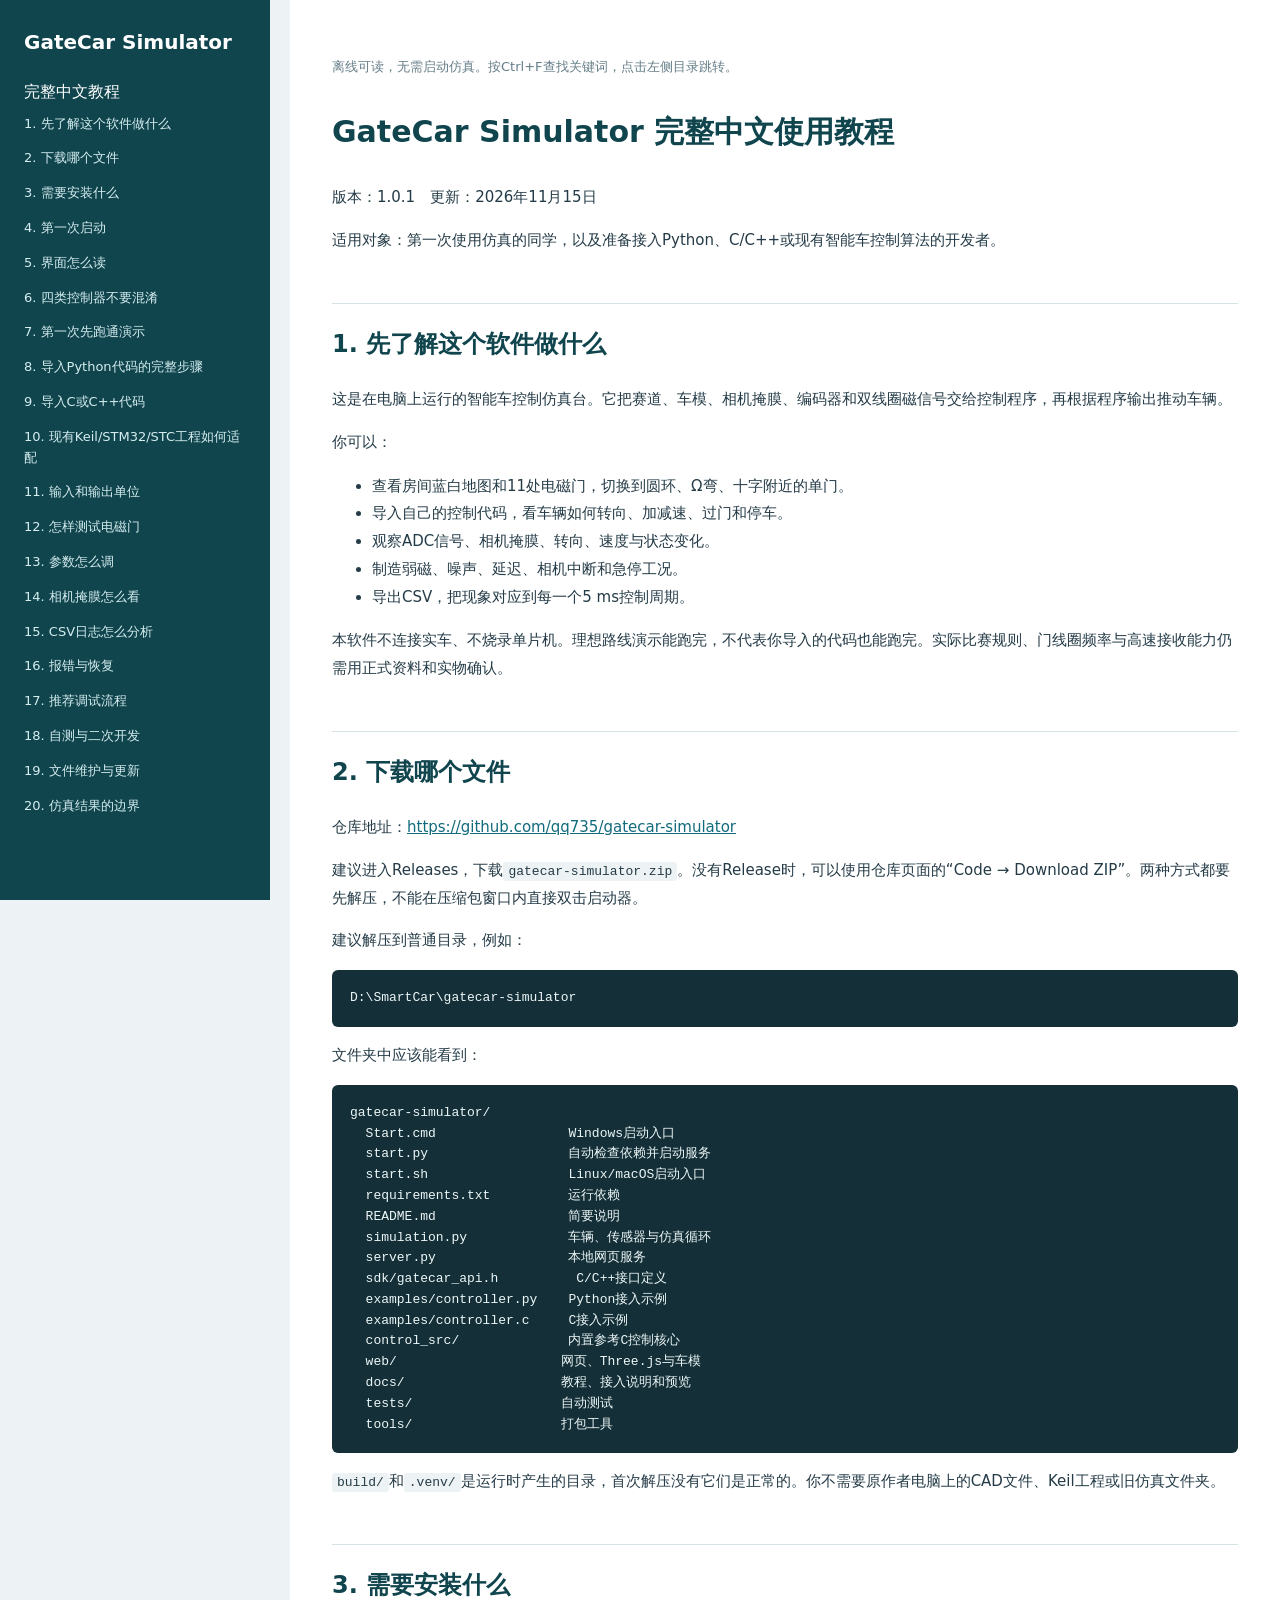
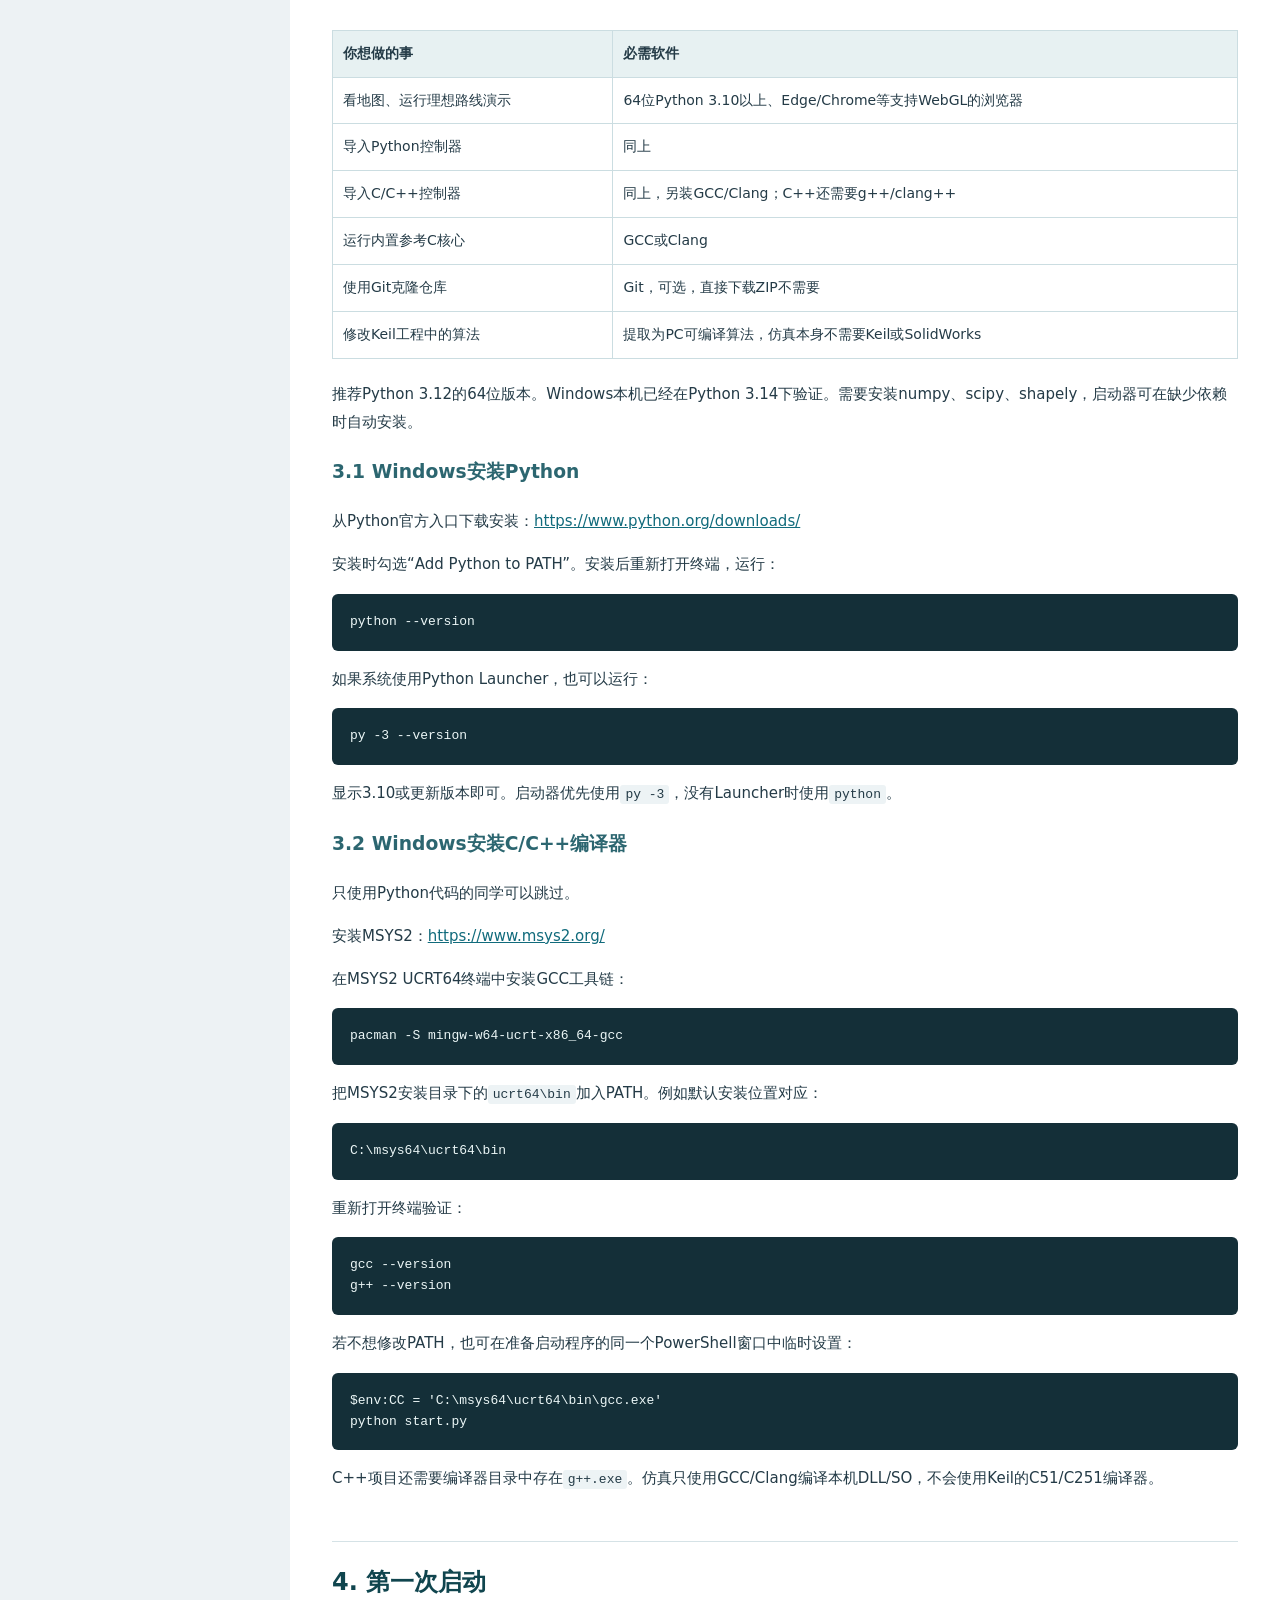
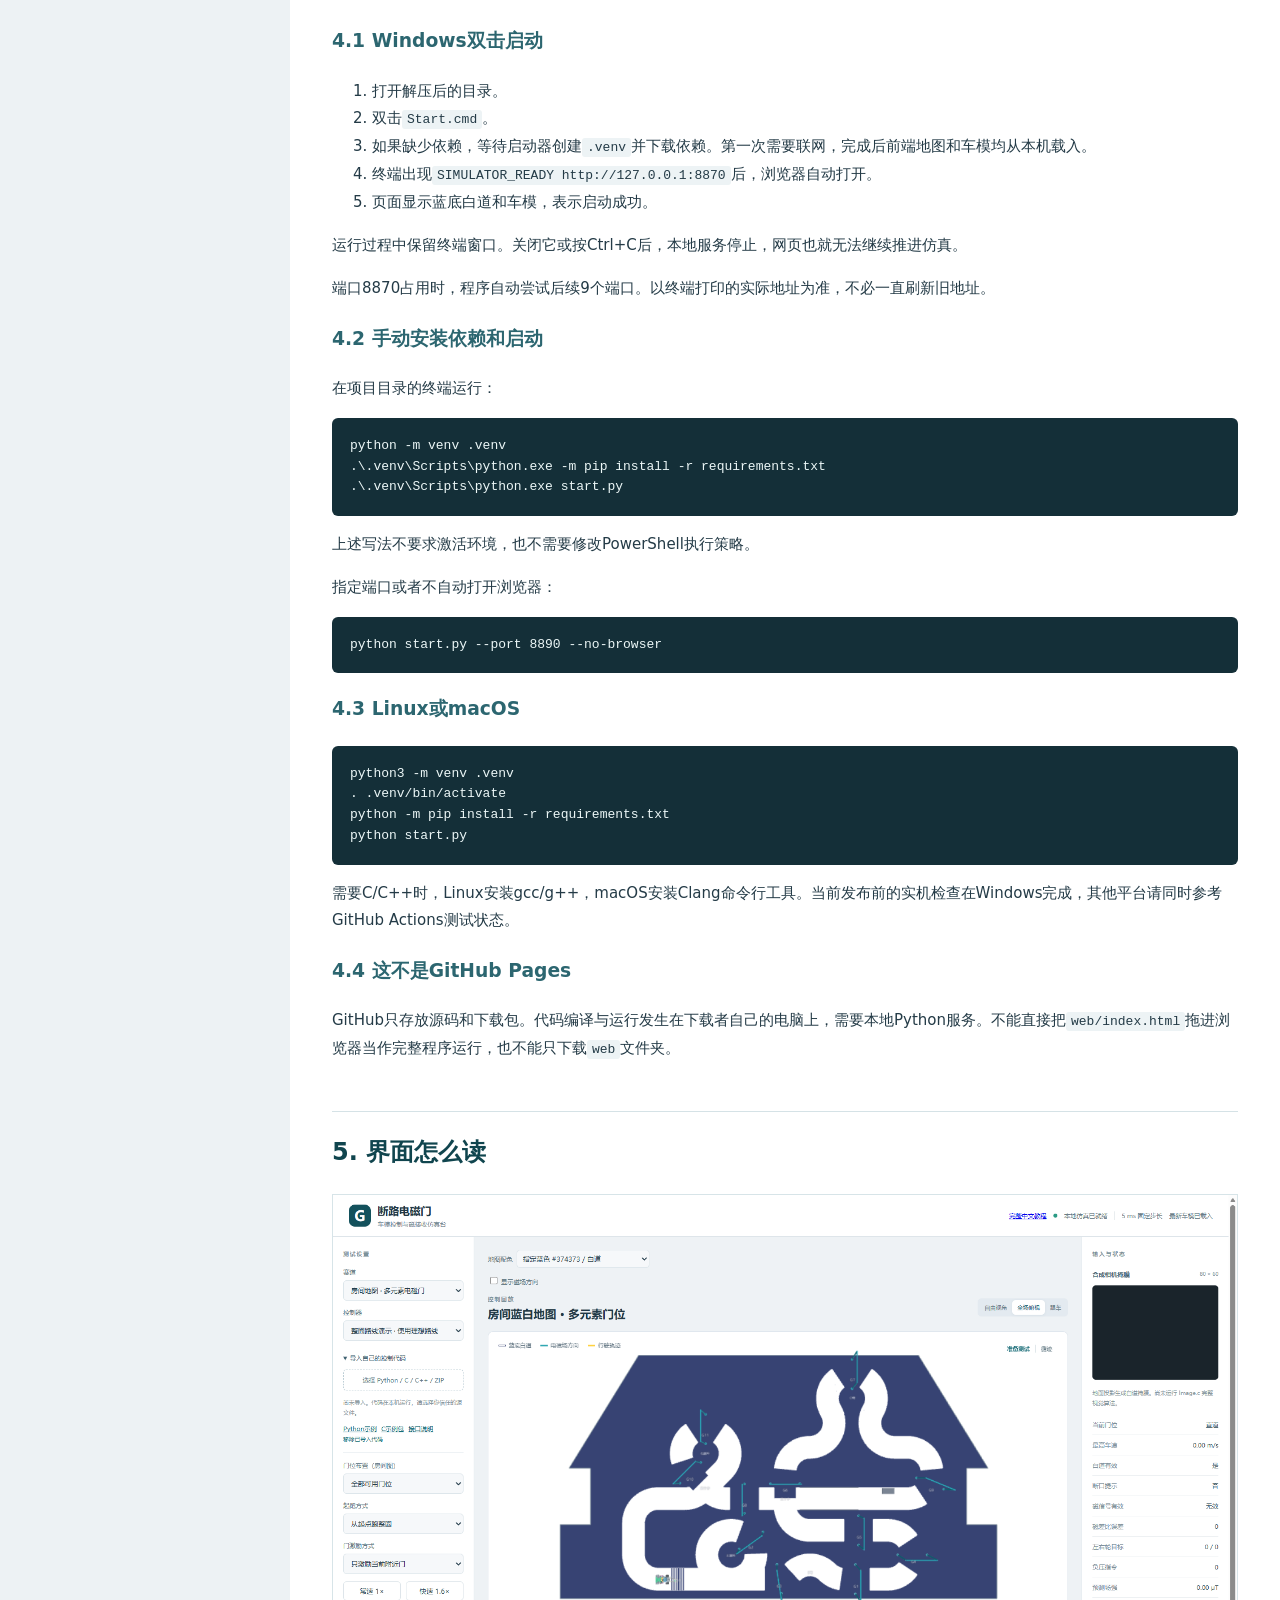
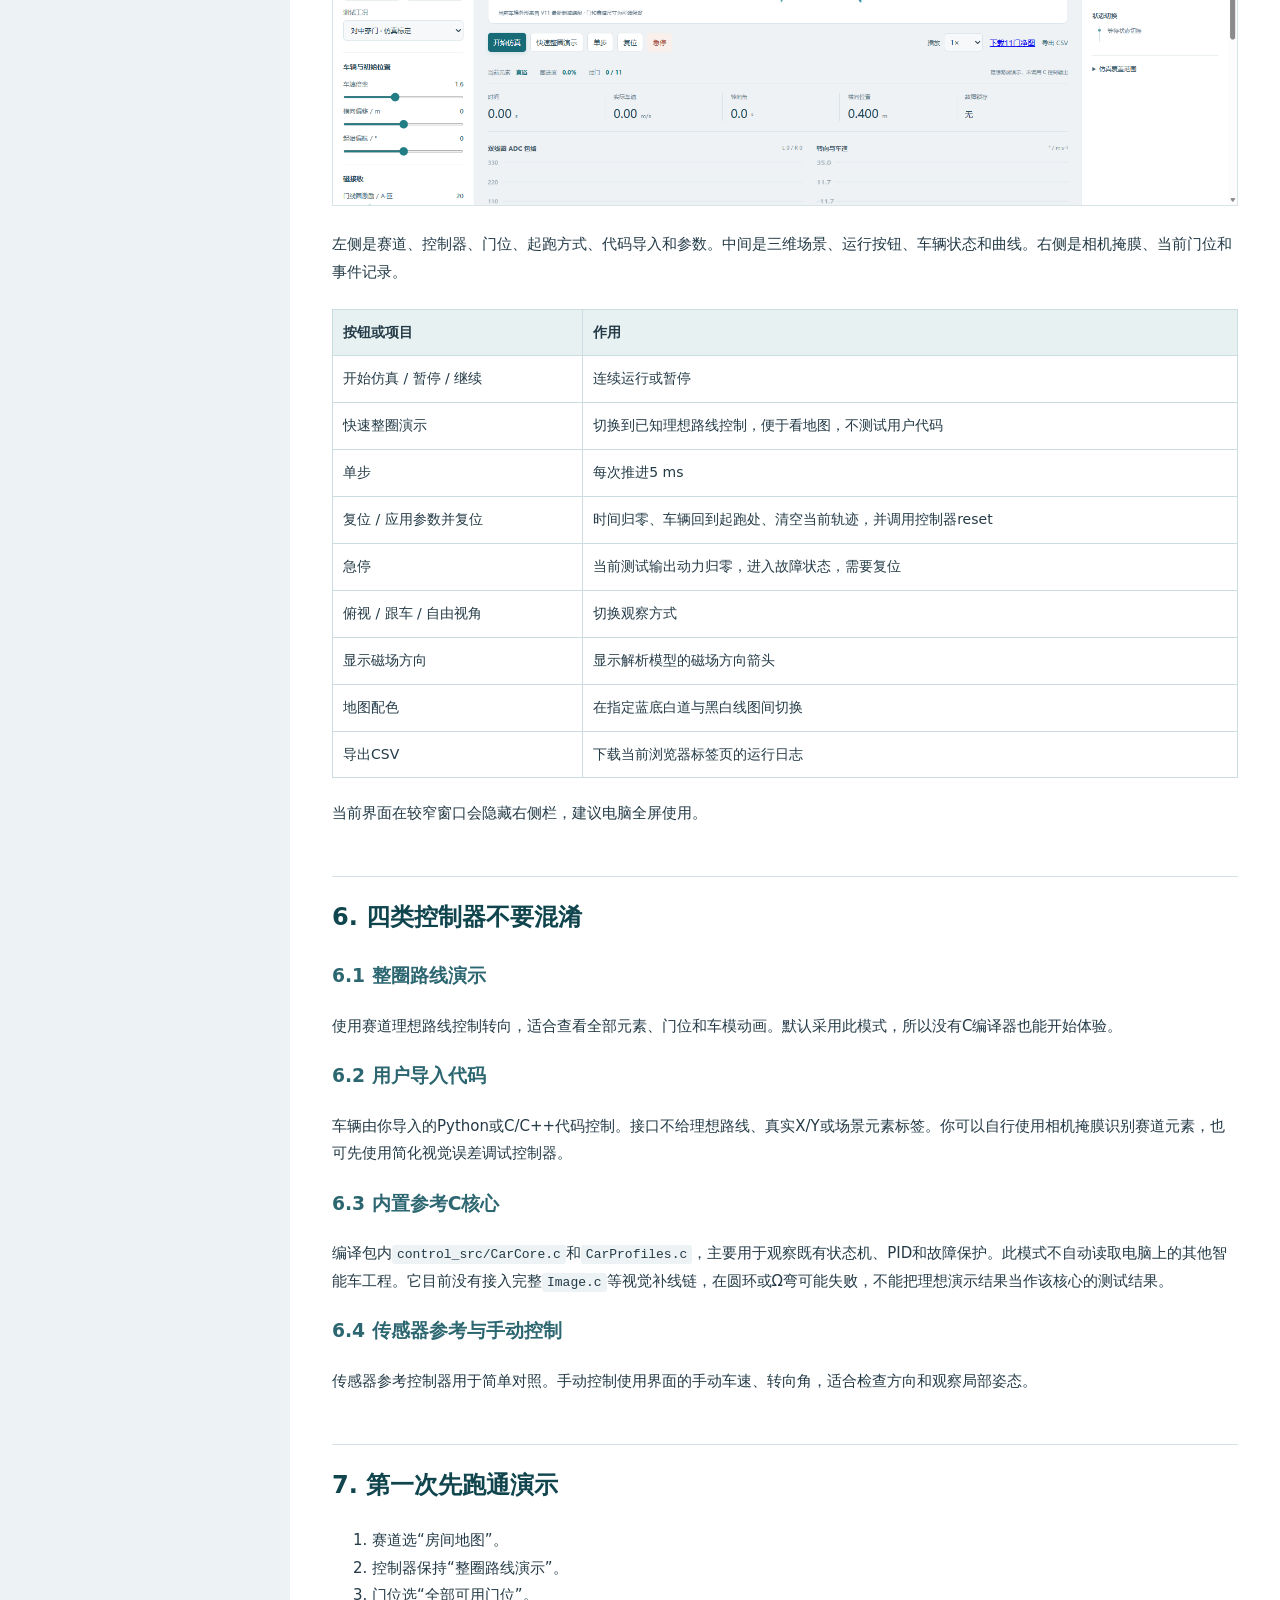
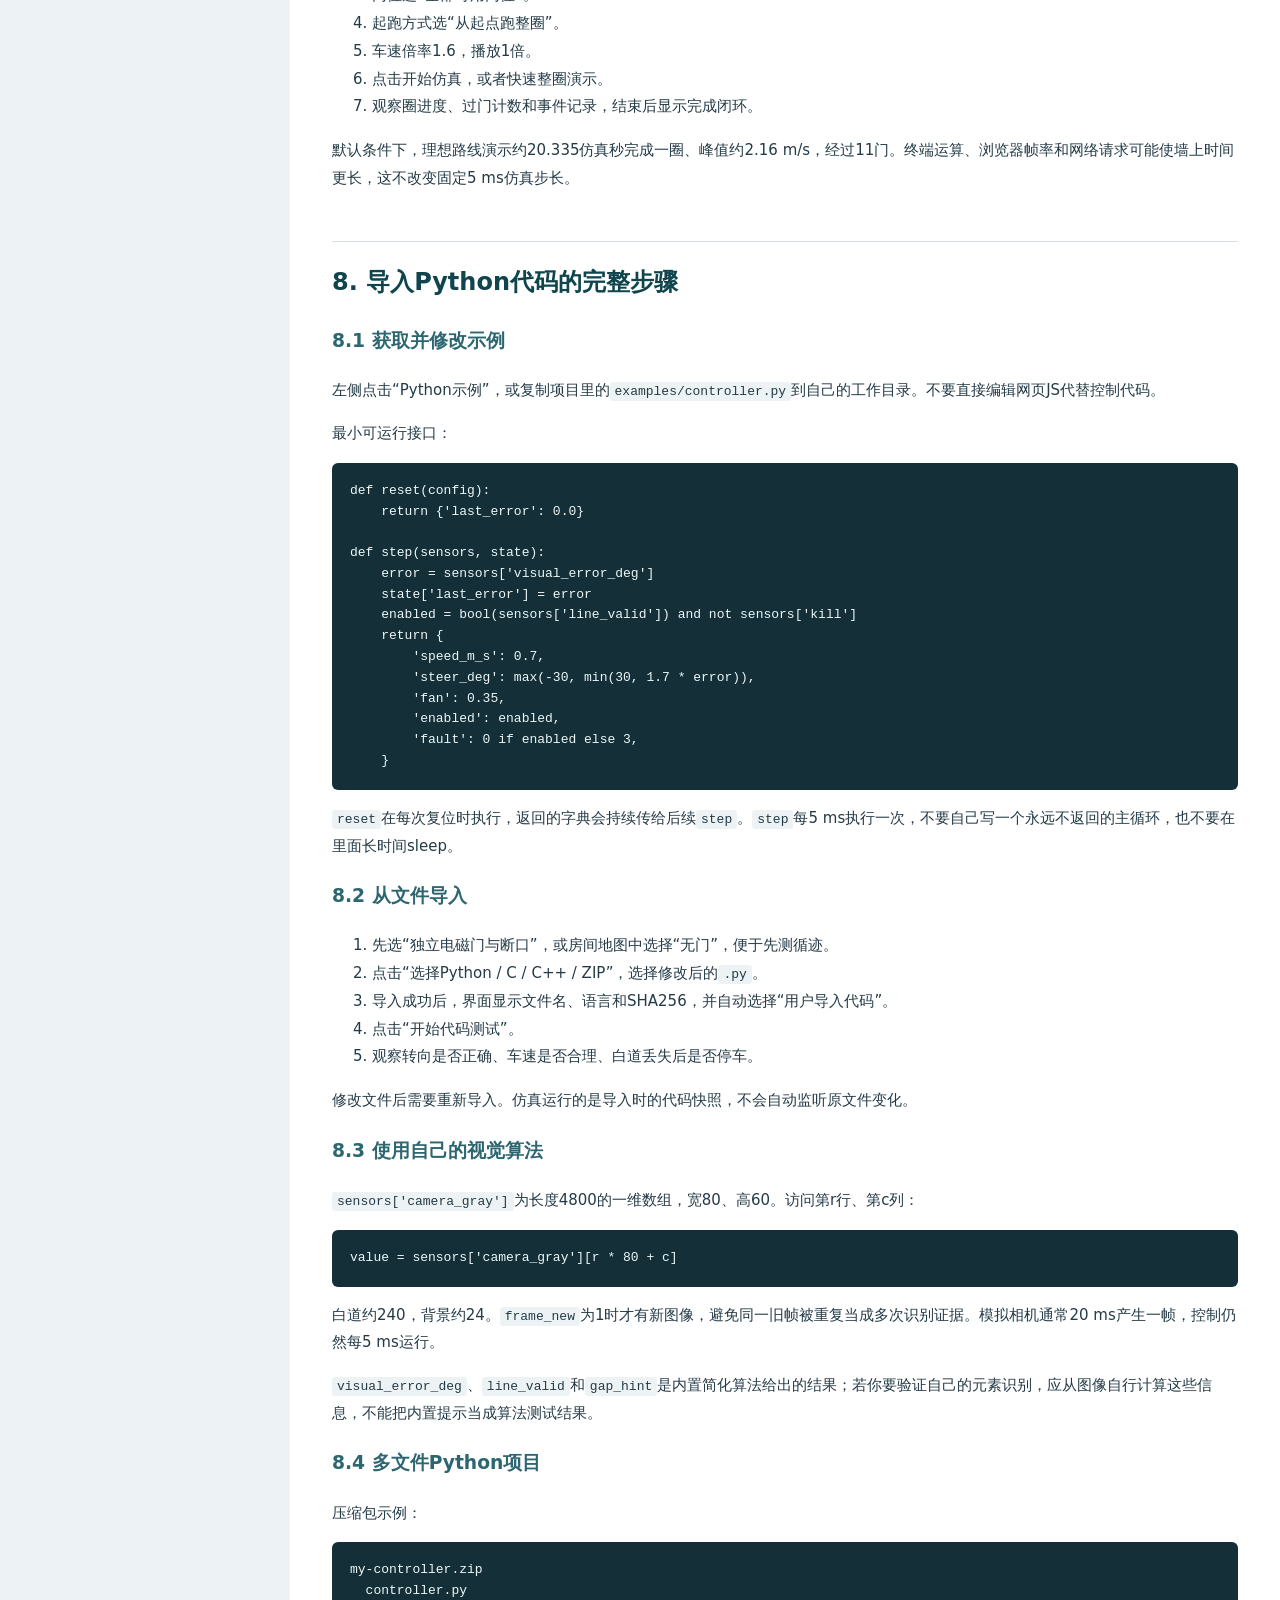
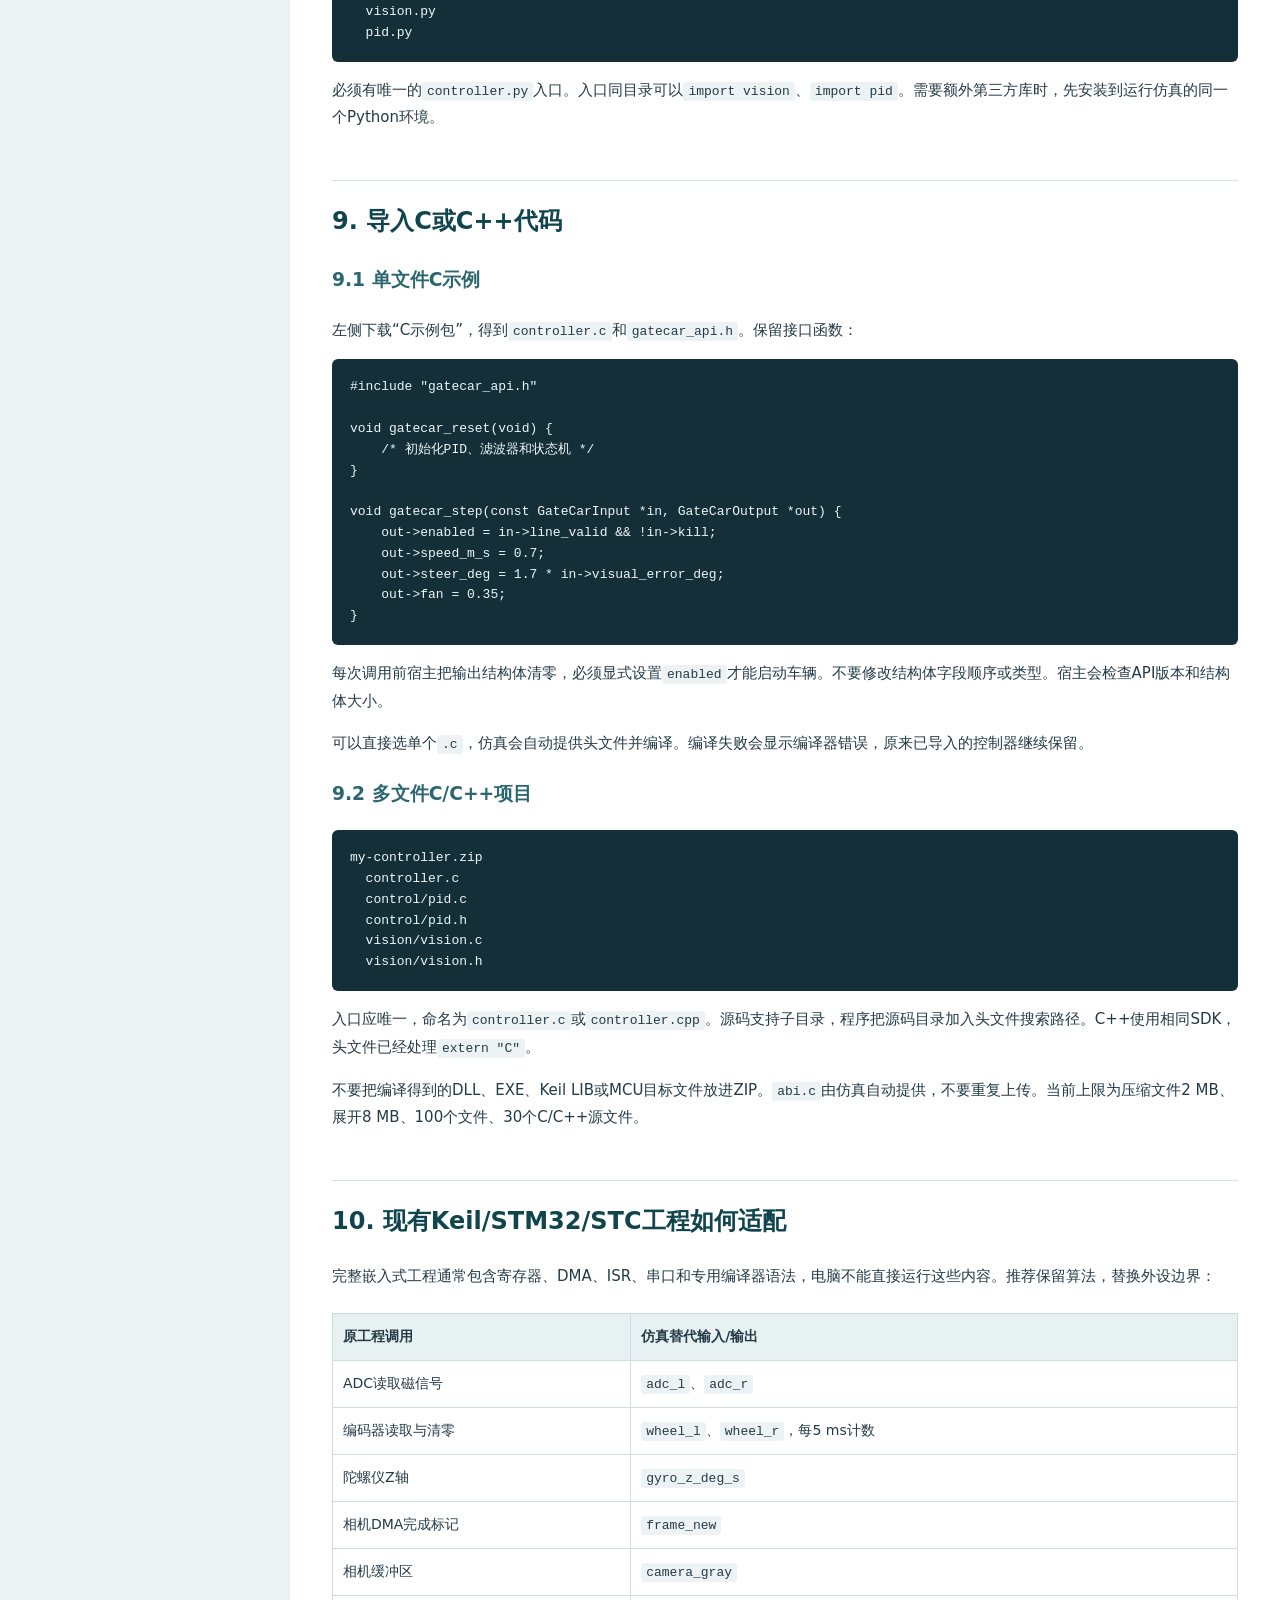
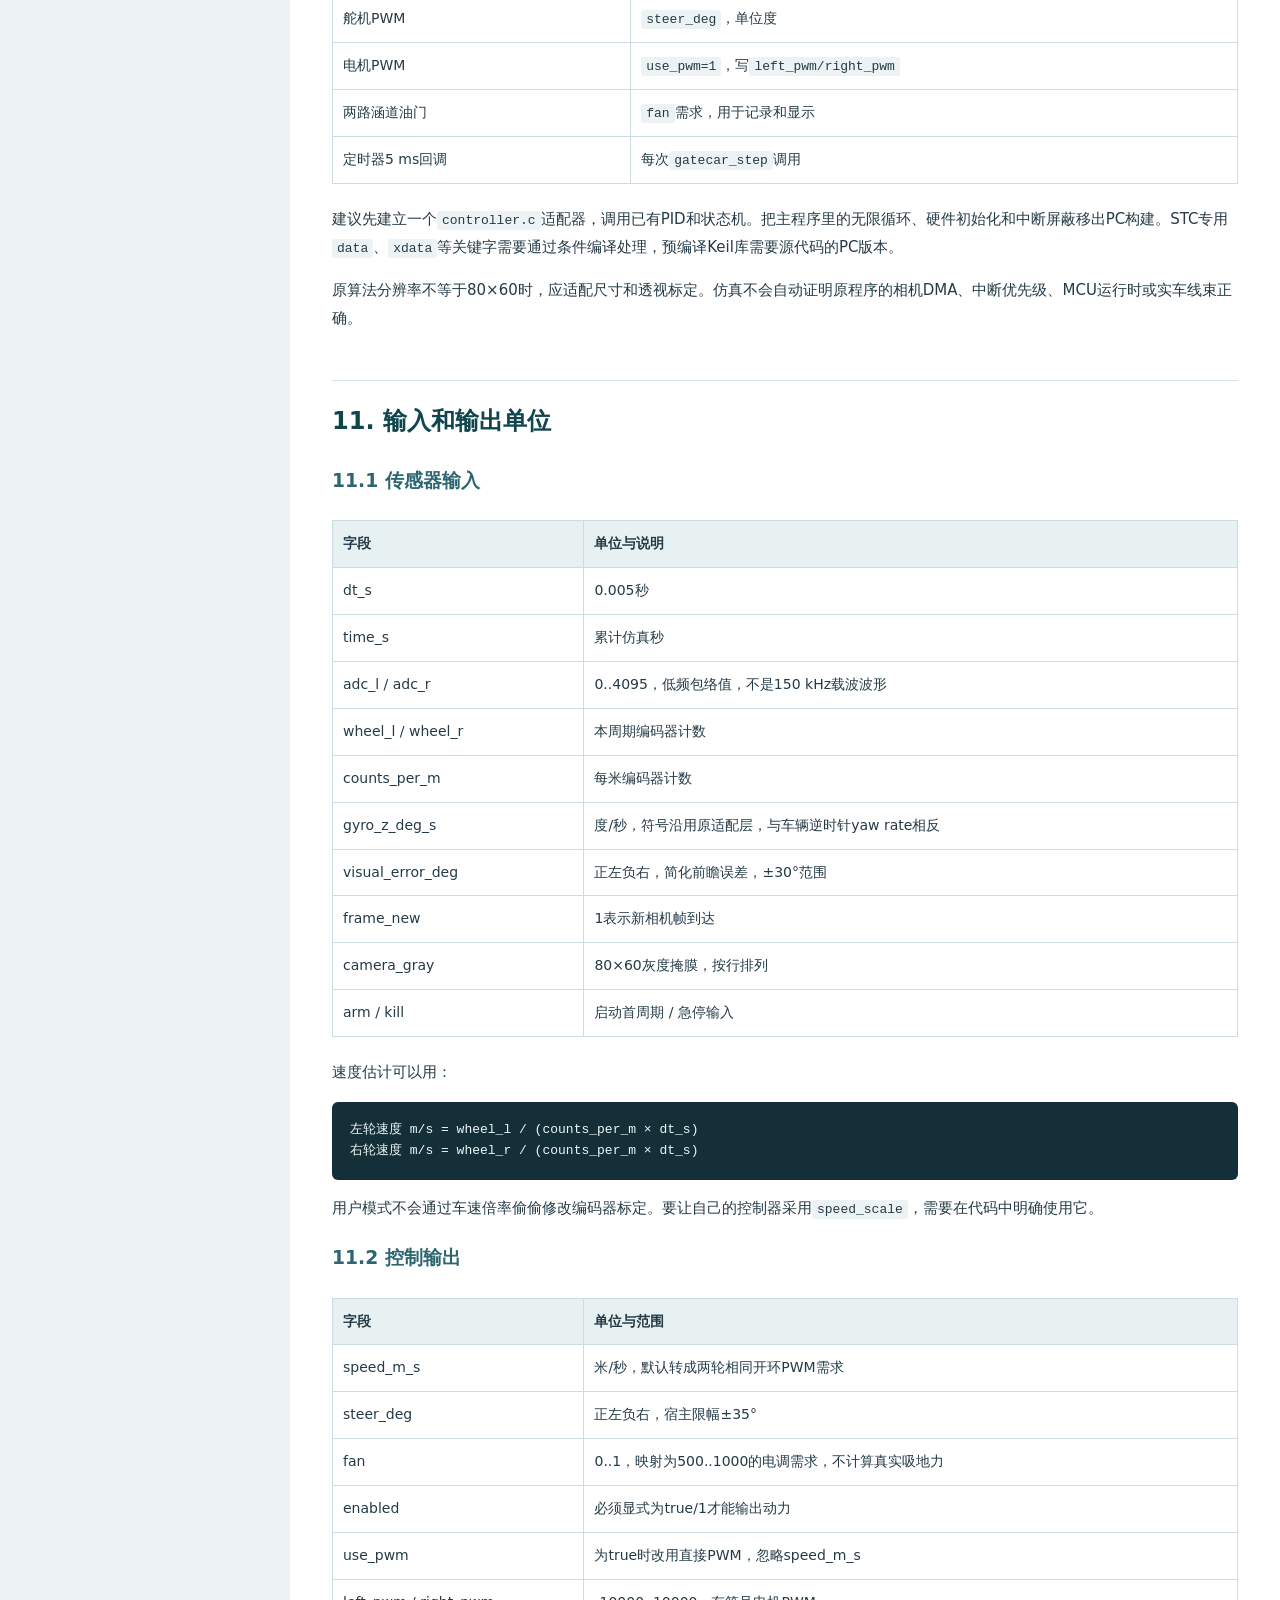
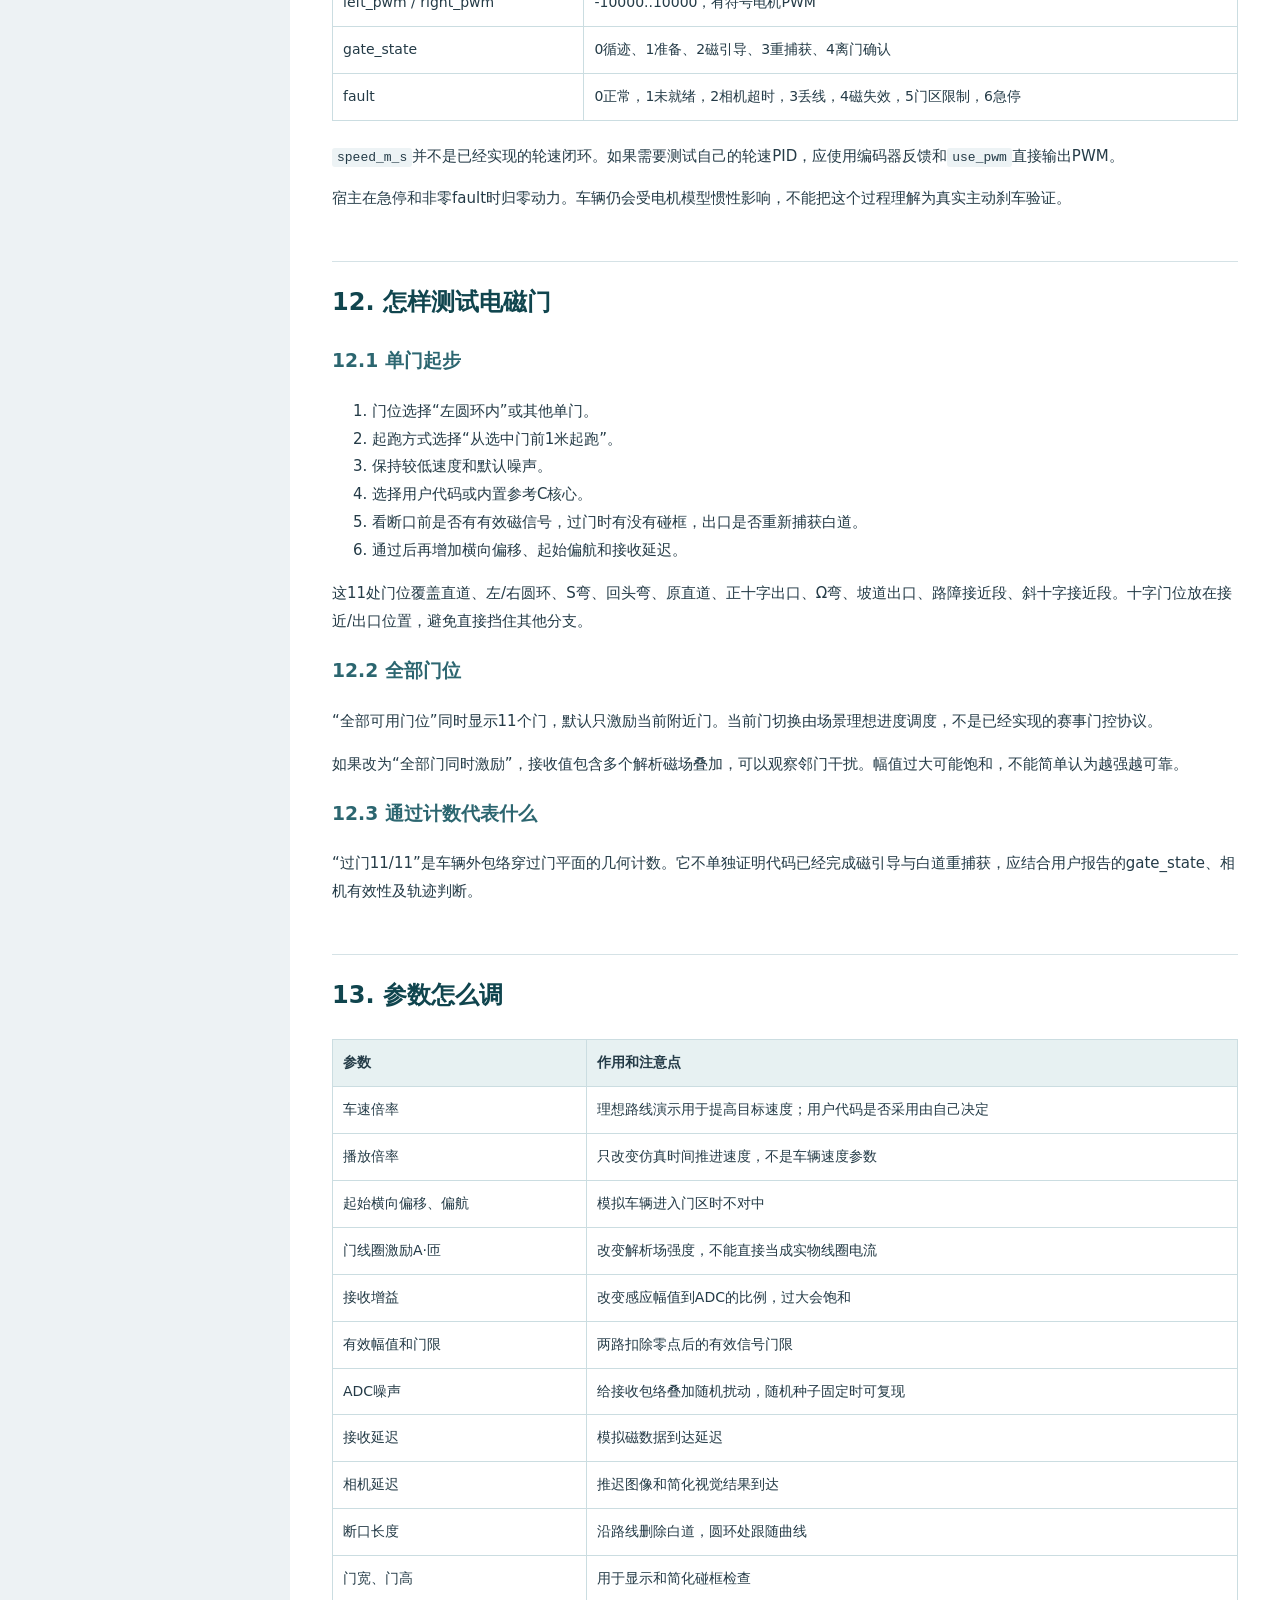
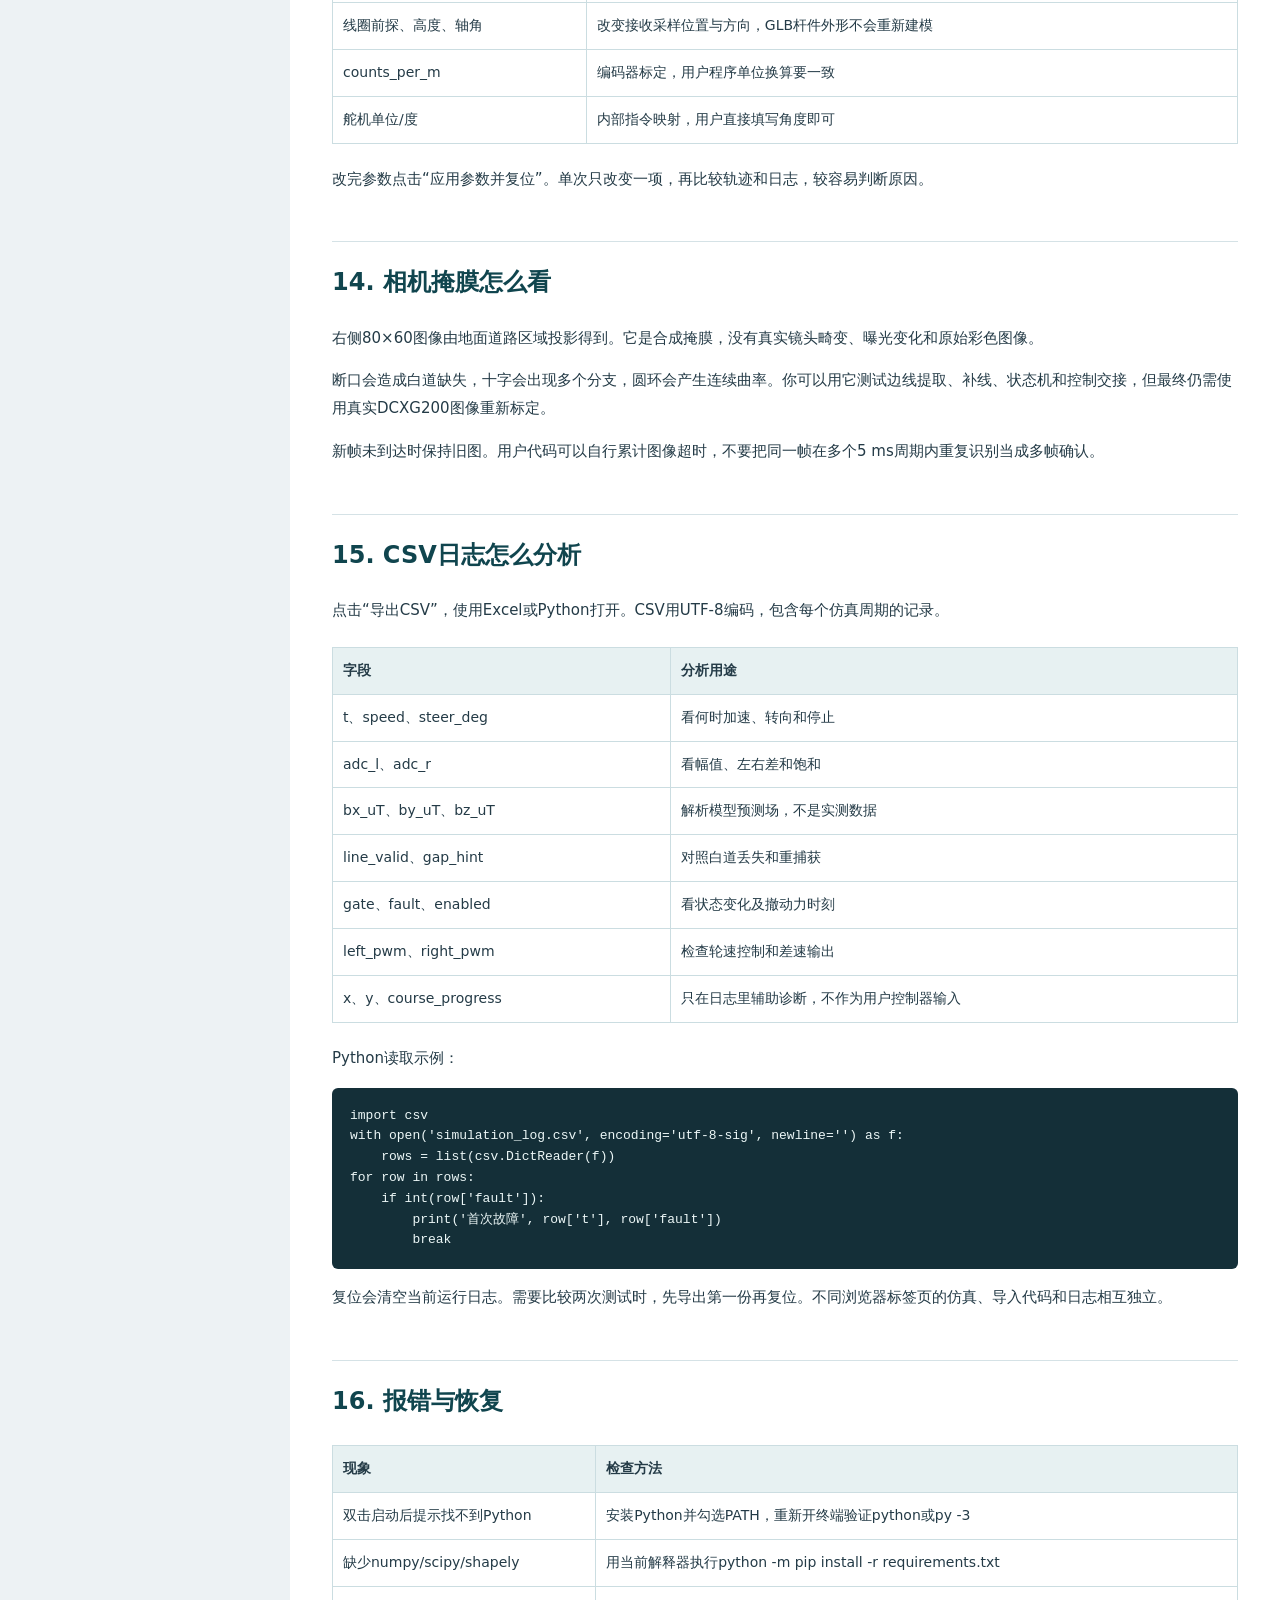
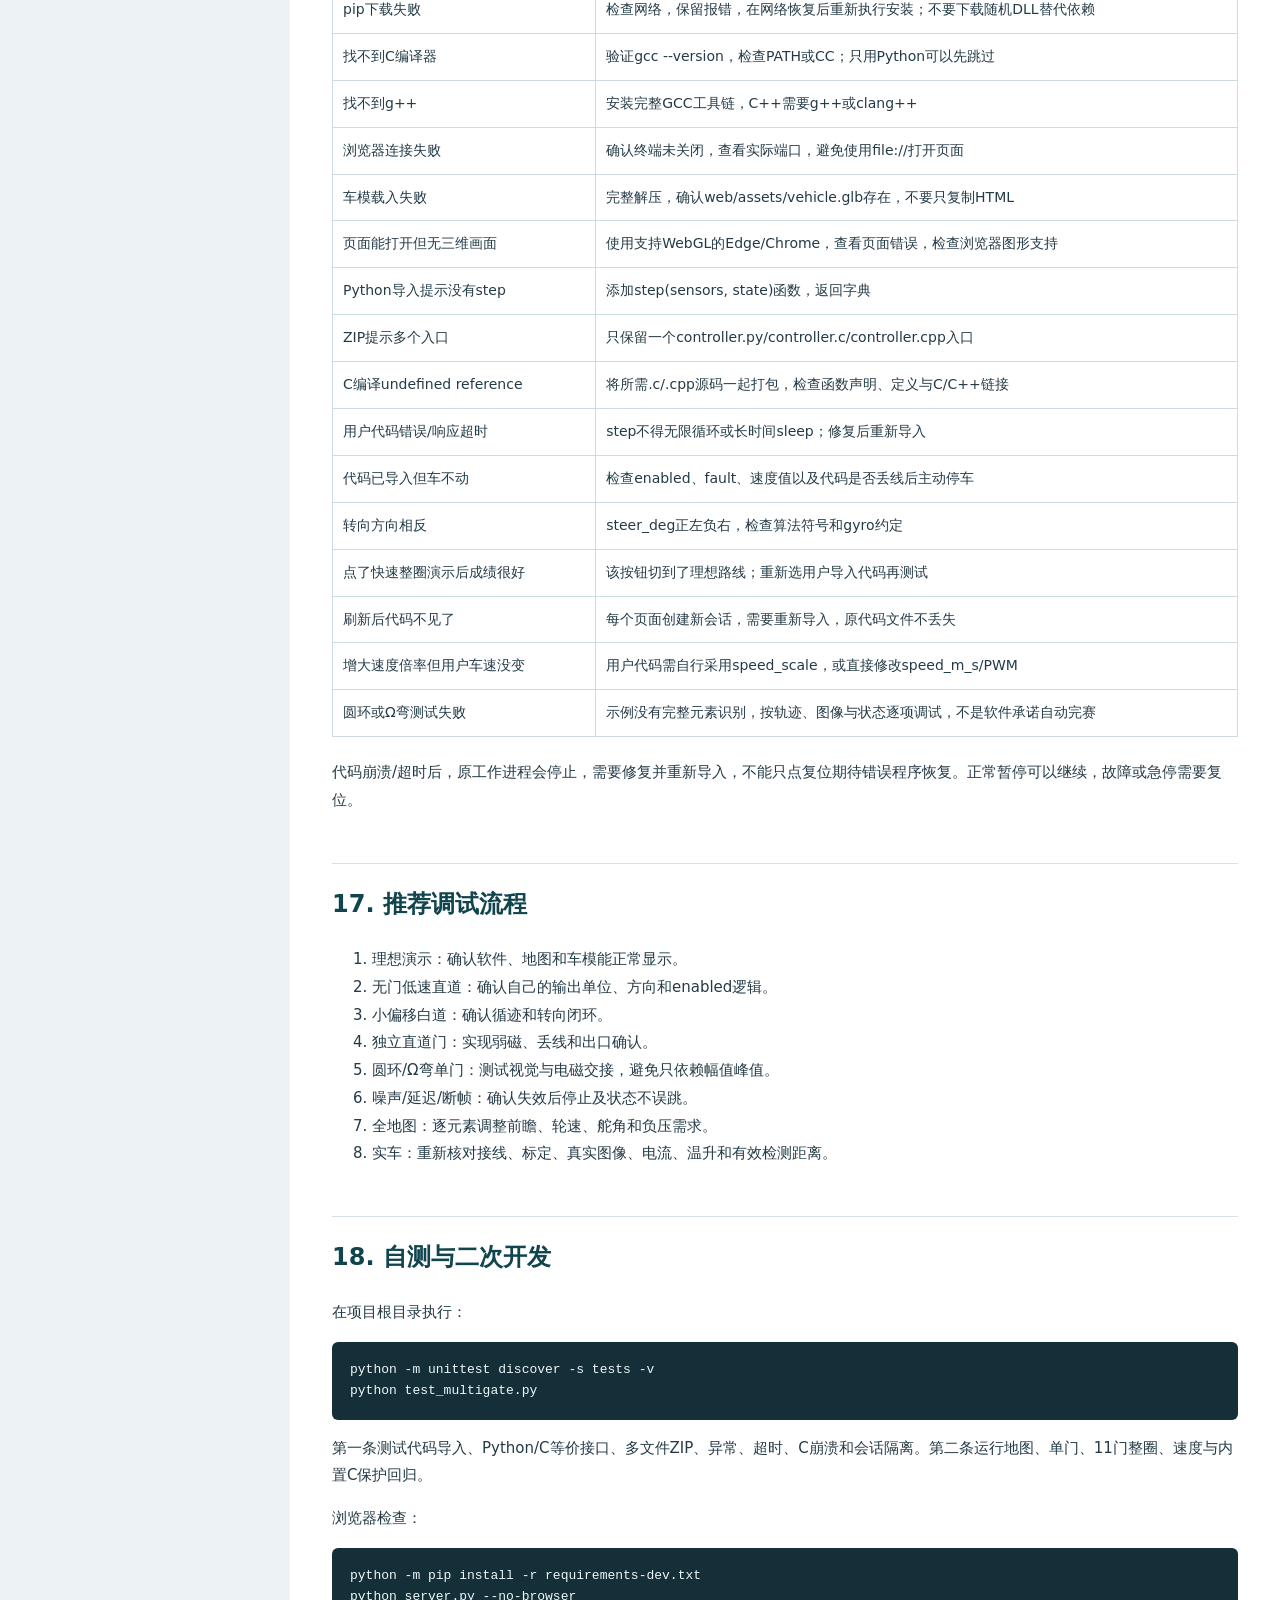
==== commit 74bfa023: "Use collision-free controller build paths on Windows" ====
--- a/使用教程.html
+++ b/使用教程.html
@@ -1,7 +1,7 @@
 <!doctype html><html lang="zh-CN"><head><meta charset="utf-8"><meta name="viewport" content="width=device-width,initial-scale=1"><title>智能车仿真完整中文使用教程</title><style>
 :root{font-family:"Microsoft YaHei",system-ui,sans-serif;color:#243b47;background:#edf2f4;line-height:1.85}*{box-sizing:border-box}body{margin:0}nav{position:fixed;top:0;left:0;bottom:0;width:270px;overflow:auto;padding:24px;background:#10454e;color:white}nav strong{display:block;font-size:20px;margin-bottom:16px}nav a{display:block;color:#d5edef;text-decoration:none;padding:7px 0;font-size:13px;line-height:1.6}nav a:hover{color:white}article{max-width:1080px;margin:0 auto 0 290px;padding:42px;background:white}h1{font-size:30px;color:#10454e}h2{margin-top:48px;padding-top:18px;border-top:1px solid #d5e2e6;color:#10454e;scroll-margin-top:20px}h3{color:#2c6670}p,li{font-size:15px}pre{overflow:auto;background:#142f38;color:#ecf7f7;padding:18px;border-radius:6px;line-height:1.6}code{font-family:Consolas,monospace;font-size:13px}p code,li code,td code{background:#edf3f5;padding:2px 5px;border-radius:3px}table{width:100%;border-collapse:collapse;margin:22px 0;font-size:14px}th{background:#e7f1f2;text-align:left}td,th{border:1px solid #cbdde1;padding:10px}img{max-width:100%;height:auto;border:1px solid #d7e4e8}a{color:#116b7c}.tip{font-size:13px;color:#657d87}footer{margin-top:45px;color:#6a818a;font-size:12px}@media(max-width:900px){nav{position:static;width:auto;max-height:260px}article{margin:0;padding:24px}}@media print{nav{display:none}article{margin:0;padding:0;max-width:none}pre{white-space:pre-wrap}h2{break-before:auto}table,pre{break-inside:avoid}}
 </style></head><body><nav><strong>GateCar Simulator</strong><span>完整中文教程</span><a href="#section-1">1. 先了解这个软件做什么</a><a href="#section-2">2. 下载哪个文件</a><a href="#section-3">3. 需要安装什么</a><a href="#section-4">4. 第一次启动</a><a href="#section-5">5. 界面怎么读</a><a href="#section-6">6. 四类控制器不要混淆</a><a href="#section-7">7. 第一次先跑通演示</a><a href="#section-8">8. 导入Python代码的完整步骤</a><a href="#section-9">9. 导入C或C++代码</a><a href="#section-10">10. 现有Keil/STM32/STC工程如何适配</a><a href="#section-11">11. 输入和输出单位</a><a href="#section-12">12. 怎样测试电磁门</a><a href="#section-13">13. 参数怎么调</a><a href="#section-14">14. 相机掩膜怎么看</a><a href="#section-15">15. CSV日志怎么分析</a><a href="#section-16">16. 报错与恢复</a><a href="#section-17">17. 推荐调试流程</a><a href="#section-18">18. 自测与二次开发</a><a href="#section-19">19. 文件维护与更新</a><a href="#section-20">20. 仿真结果的边界</a></nav><article><p class="tip">离线可读，无需启动仿真。按Ctrl+F查找关键词，点击左侧目录跳转。</p><h1>GateCar Simulator 完整中文使用教程</h1>
-<p>版本：1.0.0　更新：2026年11月15日</p>
+<p>版本：1.0.1　更新：2026年11月15日</p>
 <p>适用对象：第一次使用仿真的同学，以及准备接入Python、C/C++或现有智能车控制算法的开发者。</p>
 <h2 id="section-1">1. 先了解这个软件做什么</h2>
 <p>这是在电脑上运行的智能车控制仿真台。它把赛道、车模、相机掩膜、编码器和双线圈磁信号交给控制程序，再根据程序输出推动车辆。</p>
